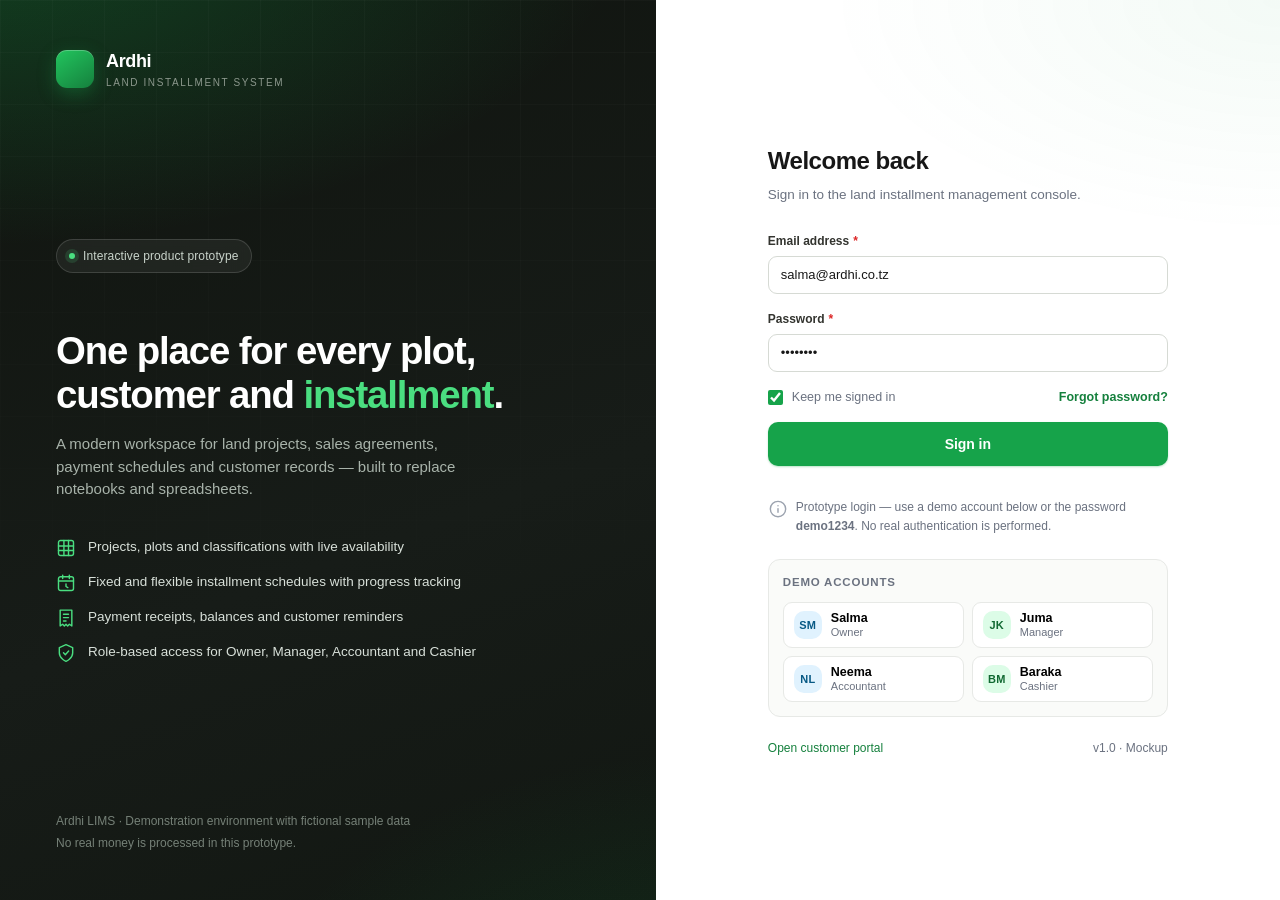
==== index.html @ c04c7102 "Build Ardhi LIMS land installment frontend prototype" ====
<!DOCTYPE html>
<html lang="en">
<head>
  <meta charset="UTF-8" />
  <meta name="viewport" content="width=device-width, initial-scale=1.0" />
  <meta name="description" content="Ardhi LIMS — interactive frontend prototype of a Land Installment Management System." />
  <title>Ardhi LIMS — Land Installment Management System</title>
  <link rel="icon" href="data:image/svg+xml,%3Csvg xmlns='http://www.w3.org/2000/svg' viewBox='0 0 24 24'%3E%3Crect width='24' height='24' rx='6' fill='%2316A34A'/%3E%3Cpath d='M7 16.5 12 7l5 9.5' fill='none' stroke='white' stroke-width='2' stroke-linecap='round' stroke-linejoin='round'/%3E%3C/svg%3E" />
  <link rel="stylesheet" href="css/style.css" />
  <link rel="stylesheet" href="css/dashboard.css" />
  <link rel="stylesheet" href="css/modules.css" />
  <link rel="stylesheet" href="css/responsive.css" />
</head>
<body>

  <!-- ===================== Sign in ===================== -->
  <section class="login-screen" id="loginScreen">
    <div class="login-art">
      <div class="top">
        <div style="display:flex;align-items:center;gap:12px">
          <div class="brand-mark" id="loginBrandMark"></div>
          <div>
            <div style="font-size:18px;font-weight:700;letter-spacing:-.02em">Ardhi</div>
            <div style="font-size:10px;letter-spacing:.16em;text-transform:uppercase;color:#8B978C">Land Installment System</div>
          </div>
        </div>
      </div>
      <div>
        <span class="art-badge"><span class="dot"></span> Interactive product prototype</span>
        <h2>One place for every plot, customer and <em>installment</em>.</h2>
        <p class="lead">A modern workspace for land projects, sales agreements, payment schedules and customer records — built to replace notebooks and spreadsheets.</p>
        <div class="login-points">
          <div class="row"><span data-icon="plots"></span> Projects, plots and classifications with live availability</div>
          <div class="row"><span data-icon="installments"></span> Fixed and flexible installment schedules with progress tracking</div>
          <div class="row"><span data-icon="receipt"></span> Payment receipts, balances and customer reminders</div>
          <div class="row"><span data-icon="users"></span> Role-based access for Owner, Manager, Accountant and Cashier</div>
        </div>
      </div>
      <div class="foot">
        <div>Ardhi LIMS · Demonstration environment with fictional sample data</div>
        <div style="margin-top:4px">No real money is processed in this prototype.</div>
      </div>
    </div>

    <div class="login-main">
      <div class="login-box">
        <div class="brand">
          <div style="display:flex;align-items:center;gap:10px">
            <div class="brand-mark" data-icon-mark="1"></div>
            <div>
              <div style="font-size:16px;font-weight:700">Ardhi LIMS</div>
              <div style="font-size:10px;letter-spacing:.14em;text-transform:uppercase;color:var(--muted)">Management console</div>
            </div>
          </div>
        </div>
        <h1>Welcome back</h1>
        <p class="sub">Sign in to the land installment management console.</p>

        <form class="login-form" id="loginForm" novalidate>
          <div class="field" data-field="email">
            <label for="loginEmail">Email address <span class="req">*</span></label>
            <input class="input" type="email" id="loginEmail" name="email" placeholder="you@ardhi.co.tz" autocomplete="username" />
            <span class="error-msg">Enter a valid email address.</span>
          </div>
          <div class="field" data-field="password">
            <label for="loginPassword">Password <span class="req">*</span></label>
            <input class="input" type="password" id="loginPassword" name="password" placeholder="Enter your password" autocomplete="current-password" />
            <span class="error-msg">Enter your password.</span>
          </div>
          <div style="display:flex;align-items:center;justify-content:space-between;font-size:12.5px">
            <label class="check" style="color:var(--muted)"><input type="checkbox" id="rememberMe" checked /> Keep me signed in</label>
            <button type="button" class="btn-link" id="forgotBtn">Forgot password?</button>
          </div>
          <button class="btn btn-primary btn-lg btn-block" type="submit" id="loginSubmit">Sign in</button>
          <div class="login-hint">
            <span data-icon="info"></span>
            <span>Prototype login — use a demo account below or the password <strong>demo1234</strong>. No real authentication is performed.</span>
          </div>
        </form>

        <div class="demo-accounts">
          <div class="cap">Demo accounts</div>
          <div class="grid" id="demoAccounts"></div>
        </div>

        <div style="margin-top:22px;display:flex;align-items:center;justify-content:space-between;font-size:12px;color:var(--muted)">
          <a href="customer-portal.html">Open customer portal</a>
          <span>v1.0 · Mockup</span>
        </div>
      </div>
    </div>
  </section>

  <!-- ===================== Application shell ===================== -->
  <div class="app-shell" id="appShell">
    <div class="sidebar-overlay" id="sidebarOverlay"></div>

    <aside class="sidebar" id="sidebar" aria-label="Main navigation">
      <div class="sidebar-brand">
        <div class="brand-mark" data-icon-mark="1"></div>
        <div class="brand-text">
          <div class="name">Ardhi</div>
          <div class="tag">Land Installment System</div>
        </div>
      </div>
      <div class="sidebar-scroll" id="sidebarNav"></div>
      <div class="sidebar-foot">
        <div class="side-user" id="sidebarUser"></div>
      </div>
    </aside>

    <div class="main">
      <header class="topbar">
        <button class="icon-btn menu-btn" id="mobileMenuBtn" aria-label="Open navigation" data-icon-btn="menu"></button>
        <button class="icon-btn" id="collapseBtn" aria-label="Collapse sidebar" data-icon-btn="chevron-left"></button>
        <div class="page-head">
          <div class="crumb" id="pageCrumb"></div>
          <h1 id="pageTitle">Dashboard</h1>
        </div>
        <div class="topbar-spacer"></div>

        <div class="global-search" id="globalSearch">
          <div class="box">
            <span data-icon="search"></span>
            <input type="text" id="globalSearchInput" placeholder="Search customers, plots, sales…" autocomplete="off" aria-label="Global search" />
            <kbd>/</kbd>
          </div>
        </div>

        <div class="topbar-actions">
          <div class="menu-wrap">
            <button class="icon-btn" id="notifBtn" aria-label="Notifications" data-icon-btn="bell"><span class="dot-badge hidden" id="notifBadge">0</span></button>
          </div>
          <div class="menu-wrap" id="userMenuWrap">
            <button class="user-menu-btn" id="userMenuBtn" aria-haspopup="menu"></button>
          </div>
        </div>
      </header>

      <main class="content" id="view" tabindex="-1"></main>

      <footer class="app-footer">
        <span>Ardhi LIMS · Frontend prototype for demonstration. All names, plots and transactions are fictional.</span>
        <span style="display:flex;align-items:center;gap:6px"><span data-icon="shield-check" class="icon-sm"></span> Simulated environment — no real payments</span>
      </footer>
    </div>
  </div>

  <div id="modalRoot"></div>
  <div class="toast-root" id="toastRoot" aria-live="polite"></div>
  <div id="printArea"></div>

  <script src="js/icons.js"></script>
  <script src="js/sample-data.js"></script>
  <script src="js/store.js"></script>
  <script src="js/ui.js"></script>
  <script src="js/dashboard.js"></script>
  <script src="js/land.js"></script>
  <script src="js/customers.js"></script>
  <script src="js/sales.js"></script>
  <script src="js/installments.js"></script>
  <script src="js/payments.js"></script>
  <script src="js/notifications.js"></script>
  <script src="js/reports.js"></script>
  <script src="js/users.js"></script>
  <script src="js/settings.js"></script>
  <script src="js/app.js"></script>
</body>
</html>
---- css/style.css ----
/* ==========================================================================
   Ardhi LIMS — Core design system
   Palette: White #FFFFFF · Green #16A34A · Black #171717
   ========================================================================== */

:root {
  --green: #16A34A;
  --green-600: #15803D;
  --green-700: #116932;
  --green-800: #0B4F27;
  --green-50: #F0FDF4;
  --green-100: #DCFCE7;
  --green-200: #BBF7D0;

  --ink: #171717;
  --ink-2: #33342F;
  --muted: #6B7280;
  --muted-2: #9CA3AF;

  --bg: #F5F6F5;
  --card: #FFFFFF;
  --line: #E7E9E6;
  --line-soft: #EFF1EE;
  --line-strong: #D6DAD4;

  --sidebar: #141815;
  --sidebar-2: #1B211C;

  --red: #DC2626;
  --red-50: #FEF2F2;
  --amber: #B45309;
  --amber-50: #FFFBEB;
  --blue: #2563EB;
  --blue-50: #EFF6FF;

  --radius-lg: 16px;
  --radius: 12px;
  --radius-sm: 9px;

  --shadow-xs: 0 1px 2px rgba(23, 23, 23, 0.04);
  --shadow-sm: 0 1px 3px rgba(23, 23, 23, 0.06), 0 1px 2px rgba(23, 23, 23, 0.04);
  --shadow-md: 0 10px 30px rgba(23, 23, 23, 0.09);
  --shadow-lg: 0 24px 60px rgba(23, 23, 23, 0.18);

  --sidebar-w: 264px;
  --sidebar-w-collapsed: 80px;
  --topbar-h: 68px;

  --font: "Inter", "Segoe UI", -apple-system, BlinkMacSystemFont, Roboto, "Helvetica Neue", Arial, sans-serif;
  --mono: "Cascadia Mono", "SFMono-Regular", Consolas, "Liberation Mono", monospace;
}

* { box-sizing: border-box; }

html, body { height: 100%; }

body {
  margin: 0;
  font-family: var(--font);
  font-size: 14px;
  line-height: 1.5;
  color: var(--ink);
  background: var(--bg);
  -webkit-font-smoothing: antialiased;
  text-rendering: optimizeLegibility;
}

h1, h2, h3, h4, h5, p { margin: 0; }
a { color: var(--green-600); text-decoration: none; }
a:hover { text-decoration: underline; }
button { font-family: inherit; }
input, select, textarea { font-family: inherit; }
img, svg { display: block; }
::selection { background: var(--green-200); color: var(--ink); }

.icon { width: 20px; height: 20px; flex: none; display: inline-block; vertical-align: middle; }
.icon-sm { width: 16px; height: 16px; }
.icon-lg { width: 24px; height: 24px; }

.num, .tabular { font-variant-numeric: tabular-nums; }
.mono { font-family: var(--mono); font-size: 12.5px; }
.muted { color: var(--muted); }
.small { font-size: 12.5px; }
.strong { font-weight: 600; }
.nowrap { white-space: nowrap; }
.text-right { text-align: right; }
.center { text-align: center; }
.hidden { display: none !important; }

/* ==========================================================================
   Login screen
   ========================================================================== */

.login-screen {
  min-height: 100vh;
  display: grid;
  grid-template-columns: minmax(0, 1.05fr) minmax(0, 1fr);
  background: var(--card);
}

.login-art {
  position: relative;
  overflow: hidden;
  background:
    radial-gradient(1100px 560px at -5% -10%, rgba(22, 163, 74, 0.35), transparent 60%),
    radial-gradient(900px 600px at 110% 120%, rgba(22, 163, 74, 0.18), transparent 55%),
    linear-gradient(160deg, #10140F 0%, #171C18 60%, #121712 100%);
  color: #fff;
  padding: 48px 56px;
  display: flex;
  flex-direction: column;
  justify-content: space-between;
}

.login-art::after {
  content: "";
  position: absolute;
  inset: 0;
  background-image:
    linear-gradient(rgba(255, 255, 255, 0.045) 1px, transparent 1px),
    linear-gradient(90deg, rgba(255, 255, 255, 0.045) 1px, transparent 1px);
  background-size: 52px 52px;
  mask-image: linear-gradient(to bottom, rgba(0,0,0,.55), transparent 80%);
  pointer-events: none;
}

.login-art > * { position: relative; z-index: 1; }

.login-art h2 {
  font-size: clamp(28px, 3vw, 40px);
  line-height: 1.15;
  letter-spacing: -0.03em;
  font-weight: 650;
  max-width: 460px;
  margin-top: 56px;
}
.login-art h2 em { color: #4ADE80; font-style: normal; }
.login-art p.lead { color: #A8B3AA; max-width: 420px; margin-top: 16px; font-size: 15px; }

.login-points { margin-top: 36px; display: grid; gap: 14px; max-width: 440px; }
.login-points .row { display: flex; gap: 12px; align-items: flex-start; color: #D8E0D9; font-size: 13.5px; }
.login-points .row .icon { color: #4ADE80; margin-top: 1px; }

.login-art .foot { color: #758077; font-size: 12px; }
.login-art .art-badge {
  display: inline-flex; align-items: center; gap: 8px;
  border: 1px solid rgba(255, 255, 255, 0.14);
  background: rgba(255, 255, 255, 0.06);
  padding: 7px 12px; border-radius: 999px;
  font-size: 12px; color: #C9D4CB; letter-spacing: 0.01em;
  backdrop-filter: blur(6px);
}
.login-art .art-badge .dot { width: 6px; height: 6px; border-radius: 50%; background: #4ADE80; box-shadow: 0 0 0 4px rgba(74, 222, 128, 0.15); }

.login-main {
  display: flex;
  align-items: center;
  justify-content: center;
  padding: 40px 28px;
  background:
    radial-gradient(700px 360px at 100% 0%, rgba(22, 163, 74, 0.05), transparent 65%),
    var(--card);
}

.login-box { width: min(400px, 100%); }
.login-box > .brand { display: none; margin-bottom: 26px; }
.login-box h1 { font-size: 24px; letter-spacing: -0.02em; font-weight: 650; }
.login-box .sub { color: var(--muted); margin-top: 6px; font-size: 13.5px; }

.login-form { margin-top: 26px; display: grid; gap: 16px; }

.demo-accounts {
  margin-top: 24px;
  border: 1px solid var(--line);
  border-radius: var(--radius);
  background: #FAFBF9;
  padding: 14px;
}
.demo-accounts .cap { font-size: 11.5px; text-transform: uppercase; letter-spacing: 0.07em; color: var(--muted); font-weight: 600; margin-bottom: 10px; }
.demo-accounts .grid { display: grid; grid-template-columns: 1fr 1fr; gap: 8px; }
.demo-chip {
  display: flex; align-items: center; gap: 9px;
  border: 1px solid var(--line); background: #fff;
  border-radius: 9px; padding: 8px 10px; cursor: pointer;
  text-align: left; transition: border-color .15s, box-shadow .15s, transform .15s;
}
.demo-chip:hover { border-color: var(--green); box-shadow: 0 0 0 3px var(--green-50); }
.demo-chip .avatar { width: 28px; height: 28px; font-size: 11px; }
.demo-chip .nm { font-size: 12.5px; font-weight: 600; line-height: 1.2; }
.demo-chip .rl { font-size: 11px; color: var(--muted); }
.login-hint { display: flex; gap: 8px; align-items: flex-start; color: var(--muted); font-size: 12px; margin-top: 16px; line-height: 1.55; }
.login-hint .icon { color: var(--muted-2); margin-top: 1px; }

/* ==========================================================================
   App layout
   ========================================================================== */

.app-shell { display: none; min-height: 100vh; }
body.authed .app-shell { display: block; }
body.authed .login-screen { display: none; }

.sidebar {
  position: fixed;
  inset: 0 auto 0 0;
  width: var(--sidebar-w);
  background: var(--sidebar);
  color: #C7D0C8;
  display: flex;
  flex-direction: column;
  z-index: 60;
  transition: width .22s ease, transform .25s ease;
  border-right: 1px solid rgba(255, 255, 255, 0.04);
}

.sidebar-brand {
  display: flex; align-items: center; gap: 12px;
  padding: 20px 20px 18px;
  border-bottom: 1px solid rgba(255, 255, 255, 0.06);
  min-height: var(--topbar-h);
}
.brand-mark {
  width: 38px; height: 38px; border-radius: 11px; flex: none;
  background: linear-gradient(145deg, #22C55E, #15803D);
  display: grid; place-items: center; color: #fff;
  box-shadow: 0 6px 18px rgba(22, 163, 74, 0.35), inset 0 1px 0 rgba(255,255,255,.25);
}
.brand-mark .icon { width: 21px; height: 21px; }
.brand-text { min-width: 0; transition: opacity .15s; }
.brand-text .name { font-size: 17px; font-weight: 700; color: #fff; letter-spacing: -0.02em; line-height: 1.1; }
.brand-text .tag { font-size: 10px; letter-spacing: 0.14em; text-transform: uppercase; color: #8B978C; margin-top: 3px; white-space: nowrap; }

.sidebar-scroll { flex: 1; overflow-y: auto; overflow-x: hidden; padding: 14px 12px 18px; scrollbar-width: thin; scrollbar-color: #333b33 transparent; }
.sidebar-scroll::-webkit-scrollbar { width: 6px; }
.sidebar-scroll::-webkit-scrollbar-thumb { background: #2E362F; border-radius: 8px; }

.nav-group { margin-top: 14px; }
.nav-group:first-child { margin-top: 2px; }
.nav-label {
  font-size: 10px; letter-spacing: 0.12em; text-transform: uppercase;
  color: #6E7A70; font-weight: 650; padding: 8px 12px 7px; white-space: nowrap;
  transition: opacity .15s;
}

.nav-item {
  display: flex; align-items: center; gap: 12px;
  padding: 9.5px 12px;
  border-radius: 9px;
  color: #B8C2BA;
  font-size: 13.5px;
  font-weight: 500;
  cursor: pointer;
  width: 100%;
  border: 0;
  background: transparent;
  text-align: left;
  position: relative;
  transition: background .15s, color .15s;
  margin-bottom: 2px;
}
.nav-item .icon { width: 19px; height: 19px; color: #8E9A90; transition: color .15s; flex: none; }
.nav-item:hover { background: rgba(255, 255, 255, 0.055); color: #fff; }
.nav-item:hover .icon { color: #D6E0D7; }
.nav-item.active {
  background: linear-gradient(90deg, rgba(22, 163, 74, 0.26), rgba(22, 163, 74, 0.08));
  color: #fff;
  box-shadow: inset 0 0 0 1px rgba(34, 197, 94, 0.18);
}
.nav-item.active .icon { color: #4ADE80; }
.nav-item.active::before {
  content: ""; position: absolute; left: -12px; top: 8px; bottom: 8px; width: 3px;
  border-radius: 0 3px 3px 0; background: #22C55E;
}
.nav-text { flex: 1; white-space: nowrap; overflow: hidden; text-overflow: ellipsis; }
.nav-badge {
  min-width: 20px; height: 20px; border-radius: 999px; background: var(--green);
  color: #fff; font-size: 11px; font-weight: 700; display: inline-grid; place-items: center;
  padding: 0 6px;
}
.nav-badge.ghost { background: rgba(255,255,255,.12); color: #D5DED6; }

.sidebar-foot { border-top: 1px solid rgba(255,255,255,.07); padding: 14px 14px 16px; }
.side-user { display: flex; align-items: center; gap: 10px; min-width: 0; }
.side-user .meta { flex: 1; min-width: 0; }
.side-user .meta .nm { color: #F3F6F3; font-size: 13px; font-weight: 600; white-space: nowrap; overflow: hidden; text-overflow: ellipsis; }
.side-user .meta .rl { color: #859187; font-size: 11.5px; }
.side-user .icon-btn { color: #859187; }
.side-user .icon-btn:hover { color: #fff; background: rgba(255,255,255,.08); }

/* Collapsed sidebar */
.app-shell.collapsed .sidebar { width: var(--sidebar-w-collapsed); }
.app-shell.collapsed .main { margin-left: var(--sidebar-w-collapsed); }
.app-shell.collapsed .brand-text,
.app-shell.collapsed .nav-label,
.app-shell.collapsed .nav-text,
.app-shell.collapsed .nav-badge,
.app-shell.collapsed .side-user .meta,
.app-shell.collapsed .side-user .icon-btn { display: none; }
.app-shell.collapsed .sidebar-brand { justify-content: center; padding: 20px 10px 18px; }
.app-shell.collapsed .nav-item { justify-content: center; padding: 12px 8px; }
.app-shell.collapsed .nav-item .icon { width: 21px; height: 21px; }
.app-shell.collapsed .sidebar-foot { display: flex; justify-content: center; padding: 14px 8px; }
.app-shell.collapsed .side-user { justify-content: center; }
.app-shell.collapsed .nav-item::after {
  content: attr(data-title);
  position: absolute; left: calc(100% + 12px); top: 50%; transform: translateY(-50%);
  background: #0C100D; color: #fff; padding: 6px 10px; border-radius: 7px;
  font-size: 12px; white-space: nowrap; opacity: 0; pointer-events: none;
  transition: opacity .12s; z-index: 90; box-shadow: var(--shadow-md);
}
.app-shell.collapsed .nav-item:hover::after { opacity: 1; }

.sidebar-overlay {
  display: none; position: fixed; inset: 0; background: rgba(10, 14, 10, 0.5);
  z-index: 55; backdrop-filter: blur(2px);
}

.main {
  margin-left: var(--sidebar-w);
  min-height: 100vh;
  display: flex;
  flex-direction: column;
  transition: margin .22s ease;
}

.topbar {
  height: var(--topbar-h);
  background: rgba(255, 255, 255, 0.88);
  backdrop-filter: blur(14px);
  border-bottom: 1px solid var(--line);
  display: flex;
  align-items: center;
  gap: 16px;
  padding: 0 28px;
  position: sticky;
  top: 0;
  z-index: 40;
}

.topbar .menu-btn { display: none; }
.page-head { min-width: 0; }
.page-head .crumb { font-size: 11.5px; color: var(--muted); display: flex; align-items: center; gap: 6px; }
.page-head .crumb .sep { color: var(--line-strong); }
.page-head h1 { font-size: 17.5px; font-weight: 650; letter-spacing: -0.02em; line-height: 1.3; white-space: nowrap; overflow: hidden; text-overflow: ellipsis; }

.topbar-spacer { flex: 1; }

.global-search { position: relative; width: 300px; max-width: 34vw; }
.global-search .box {
  display: flex; align-items: center; gap: 9px;
  background: #F4F6F3; border: 1px solid transparent;
  border-radius: 10px; padding: 0 11px; height: 38px;
  transition: background .15s, border-color .15s, box-shadow .15s;
}
.global-search .box:focus-within { background: #fff; border-color: var(--green); box-shadow: 0 0 0 3px var(--green-50); }
.global-search .box .icon { width: 17px; height: 17px; color: var(--muted); }
.global-search input { border: 0; outline: 0; background: transparent; flex: 1; font-size: 13px; color: var(--ink); min-width: 0; }
.global-search input::placeholder { color: var(--muted-2); }
.global-search kbd {
  font-family: var(--font); font-size: 10.5px; color: var(--muted); background: #fff;
  border: 1px solid var(--line); border-radius: 5px; padding: 1px 5px;
}

.search-results {
  position: absolute; top: calc(100% + 8px); left: 0; right: 0;
  background: #fff; border: 1px solid var(--line); border-radius: var(--radius);
  box-shadow: var(--shadow-md); overflow: hidden; max-height: 70vh; overflow-y: auto;
  z-index: 70;
}
.search-results .group-label { font-size: 10.5px; text-transform: uppercase; letter-spacing: .08em; color: var(--muted); padding: 12px 14px 4px; font-weight: 650; }
.search-results .result {
  display: flex; gap: 10px; align-items: center; padding: 9px 14px; cursor: pointer; border: 0; background: none; width: 100%; text-align: left;
}
.search-results .result:hover, .search-results .result:focus-visible { background: #F6F8F5; outline: none; }
.search-results .result .icon { color: var(--muted); }
.search-results .result .t { font-size: 13px; font-weight: 550; }
.search-results .result .s { font-size: 11.5px; color: var(--muted); }
.search-results .result .go { margin-left: auto; color: var(--muted-2); }
.search-results .empty { padding: 20px 14px; text-align: center; color: var(--muted); font-size: 13px; }

.topbar-actions { display: flex; align-items: center; gap: 6px; }

.icon-btn {
  width: 38px; height: 38px; display: inline-grid; place-items: center;
  border-radius: 10px; border: 0; background: transparent; color: var(--ink-2);
  cursor: pointer; position: relative; transition: background .15s, color .15s;
}
.icon-btn:hover { background: #F0F2EE; color: var(--ink); }
.icon-btn .icon { width: 19px; height: 19px; }
.icon-btn .dot-badge {
  position: absolute; top: 7px; right: 7px; min-width: 16px; height: 16px; padding: 0 4px;
  border-radius: 999px; background: var(--red); color: #fff; font-size: 10px; font-weight: 700;
  display: grid; place-items: center; border: 2px solid #fff;
}

.user-menu-btn {
  display: flex; align-items: center; gap: 10px; padding: 5px 8px 5px 5px;
  border-radius: 11px; border: 0; background: transparent; cursor: pointer; transition: background .15s;
}
.user-menu-btn:hover { background: #F0F2EE; }
.user-menu-btn .meta { text-align: left; line-height: 1.25; }
.user-menu-btn .meta .nm { font-size: 12.5px; font-weight: 600; }
.user-menu-btn .meta .rl { font-size: 11px; color: var(--muted); }
.user-menu-btn .icon { width: 15px; height: 15px; color: var(--muted); }

.avatar {
  width: 34px; height: 34px; border-radius: 10px; flex: none;
  display: grid; place-items: center; font-size: 12px; font-weight: 700;
  background: var(--green-100); color: var(--green-700); letter-spacing: 0.02em;
}
.avatar.lg { width: 48px; height: 48px; font-size: 15px; border-radius: 13px; }
.avatar.sm { width: 28px; height: 28px; font-size: 10.5px; border-radius: 8px; }
.avatar.c2 { background: #E0EAFF; color: #3730A3; }
.avatar.c3 { background: #FEF3C7; color: #92400E; }
.avatar.c4 { background: #FCE7F3; color: #9D174D; }
.avatar.c5 { background: #E0F2FE; color: #075985; }
.avatar.c6 { background: #EDE9FE; color: #5B21B6; }
.avatar.img { padding: 0; overflow: hidden; }

.content { flex: 1; padding: 26px 28px 40px; width: 100%; max-width: 1560px; margin: 0 auto; }

.app-footer {
  border-top: 1px solid var(--line); padding: 14px 28px;
  display: flex; align-items: center; justify-content: space-between; gap: 12px;
  color: var(--muted); font-size: 11.5px; background: #fff;
}

.page { animation: pageIn .28s ease; }
@keyframes pageIn { from { opacity: 0; transform: translateY(6px); } to { opacity: 1; transform: none; } }

/* ==========================================================================
   Page headers, toolbars, sections
   ========================================================================== */

.page-head-row { display: flex; align-items: flex-end; justify-content: space-between; gap: 18px; flex-wrap: wrap; margin-bottom: 20px; }
.page-head-row h2 { font-size: 21px; font-weight: 650; letter-spacing: -0.025em; }
.page-head-row .sub { color: var(--muted); font-size: 13px; margin-top: 4px; max-width: 720px; }
.page-actions { display: flex; align-items: center; gap: 8px; flex-wrap: wrap; }

.toolbar {
  display: flex; align-items: center; gap: 10px; flex-wrap: wrap;
  padding: 14px 16px; border-bottom: 1px solid var(--line);
}
.toolbar .grow { flex: 1; }
.toolbar .count { color: var(--muted); font-size: 12.5px; }

.field-inline { position: relative; display: flex; align-items: center; }
.field-inline .icon { position: absolute; left: 11px; color: var(--muted); width: 16px; height: 16px; pointer-events: none; }
.field-inline input, .field-inline select { padding-left: 34px; }
.field-inline.select-only select { padding-left: 34px; }

.input, .select, .textarea {
  height: 38px; border: 1px solid var(--line-strong); border-radius: 9px;
  padding: 0 12px; font-size: 13px; color: var(--ink); background: #fff;
  outline: none; transition: border-color .15s, box-shadow .15s;
  width: 100%;
}
.textarea { height: auto; min-height: 92px; padding: 10px 12px; resize: vertical; line-height: 1.5; }
.input:focus, .select:focus, .textarea:focus { border-color: var(--green); box-shadow: 0 0 0 3px var(--green-50); }
.input::placeholder, .textarea::placeholder { color: var(--muted-2); }
.input:disabled, .select:disabled, .textarea:disabled { background: #F5F6F4; color: var(--muted); cursor: not-allowed; }
.select {
  appearance: none;
  background-image: url("data:image/svg+xml,%3Csvg xmlns='http://www.w3.org/2000/svg' width='16' height='16' viewBox='0 0 24 24' fill='none' stroke='%236B7280' stroke-width='2' stroke-linecap='round' stroke-linejoin='round'%3E%3Cpath d='m6 9 6 6 6-6'/%3E%3C/svg%3E");
  background-repeat: no-repeat; background-position: right 10px center;
  padding-right: 34px;
}
.input.sm, .select.sm { height: 33px; font-size: 12.5px; }
.search-input { width: 260px; max-width: 100%; }

.input-group { display: flex; gap: 8px; }
.input-group .input { flex: 1; }

/* ==========================================================================
   Buttons
   ========================================================================== */

.btn {
  display: inline-flex; align-items: center; justify-content: center; gap: 7px;
  height: 38px; padding: 0 15px; border-radius: 9px;
  font-size: 13px; font-weight: 600; letter-spacing: -0.005em;
  border: 1px solid transparent; cursor: pointer; white-space: nowrap;
  transition: background .15s, border-color .15s, box-shadow .15s, transform .1s, color .15s;
  text-decoration: none;
}
.btn:active { transform: translateY(1px); }
.btn .icon { width: 16px; height: 16px; }
.btn:focus-visible { outline: 2px solid var(--green); outline-offset: 2px; }

.btn-primary { background: var(--green); color: #fff; box-shadow: 0 1px 2px rgba(22, 163, 74, 0.3); }
.btn-primary:hover { background: var(--green-600); text-decoration: none; }
.btn-dark { background: var(--ink); color: #fff; }
.btn-dark:hover { background: #000; }
.btn-outline { background: #fff; border-color: var(--line-strong); color: var(--ink); }
.btn-outline:hover { background: #F7F8F6; border-color: #C3C8C1; }
.btn-ghost { background: transparent; color: var(--ink-2); }
.btn-ghost:hover { background: #F0F2EE; }
.btn-danger { background: var(--red-50); color: var(--red); border-color: #FECACA; }
.btn-danger:hover { background: #FEE2E2; }
.btn-sm { height: 32px; padding: 0 11px; font-size: 12.5px; border-radius: 8px; }
.btn-sm .icon { width: 14px; height: 14px; }
.btn-lg { height: 44px; padding: 0 20px; font-size: 14px; border-radius: 10px; }
.btn-block { width: 100%; }
.btn[disabled], .btn.is-disabled { opacity: .55; cursor: not-allowed; pointer-events: none; }
.btn-link { background: none; border: 0; color: var(--green-600); font-weight: 600; cursor: pointer; padding: 0; font-size: 12.5px; }
.btn-link:hover { text-decoration: underline; }

.btn-group { display: inline-flex; border: 1px solid var(--line-strong); border-radius: 9px; overflow: hidden; background: #fff; }
.btn-group button { border: 0; background: transparent; padding: 8px 12px; font-size: 12.5px; font-weight: 550; color: var(--muted); cursor: pointer; }
.btn-group button + button { border-left: 1px solid var(--line); }
.btn-group button.on { background: var(--ink); color: #fff; }

/* ==========================================================================
   Cards
   ========================================================================== */

.card {
  background: var(--card);
  border: 1px solid var(--line);
  border-radius: var(--radius-lg);
  box-shadow: var(--shadow-xs);
  overflow: hidden;
}
.card + .card { margin-top: 18px; }
.card-head {
  display: flex; align-items: center; gap: 12px;
  padding: 16px 18px; border-bottom: 1px solid var(--line-soft);
}
.card-head h3 { font-size: 14.5px; font-weight: 620; letter-spacing: -0.01em; }
.card-head .sub { font-size: 12px; color: var(--muted); margin-top: 2px; }
.card-head .right { margin-left: auto; display: flex; align-items: center; gap: 8px; }
.card-body { padding: 18px; }
.card-body.tight { padding: 0; }

.panel-title { font-size: 14px; font-weight: 620; margin-bottom: 12px; }

.notice {
  display: flex; gap: 10px; align-items: flex-start;
  padding: 12px 14px; border-radius: var(--radius);
  font-size: 12.5px; line-height: 1.55;
  border: 1px solid var(--line); background: #FAFBF9; color: var(--ink-2);
}
.notice .icon { width: 17px; height: 17px; margin-top: 1px; flex: none; color: var(--muted); }
.notice.warn { background: var(--amber-50); border-color: #FDE68A; color: #78350F; }
.notice.warn .icon { color: var(--amber); }
.notice.info { background: var(--blue-50); border-color: #BFDBFE; color: #1E3A8A; }
.notice.info .icon { color: var(--blue); }
.notice.green { background: var(--green-50); border-color: var(--green-200); color: #14532D; }
.notice.green .icon { color: var(--green-600); }
.notice.dark { background: #F5F6F4; }
.notice strong { font-weight: 650; }

.banner-role {
  display: flex; align-items: center; gap: 10px;
  background: #fff; border: 1px solid var(--line);
  border-left: 3px solid var(--green);
  border-radius: 10px; padding: 10px 14px; margin-bottom: 18px;
  font-size: 12.5px; color: var(--muted);
}
.banner-role strong { color: var(--ink); }
.banner-role .icon { color: var(--green-600); }

.grid { display: grid; gap: 18px; }
.grid-2 { grid-template-columns: repeat(2, minmax(0, 1fr)); }
.grid-3 { grid-template-columns: repeat(3, minmax(0, 1fr)); }
.grid-4 { grid-template-columns: repeat(4, minmax(0, 1fr)); }
.grid-main-side { grid-template-columns: minmax(0, 1.65fr) minmax(0, 1fr); }
.grid-side-main { grid-template-columns: minmax(0, 1fr) minmax(0, 1.65fr); }
.grid-2-1 { grid-template-columns: minmax(0, 2fr) minmax(0, 1fr); }
.span-2 { grid-column: span 2; }

.section-head { display: flex; align-items: center; justify-content: space-between; gap: 12px; margin: 26px 0 12px; }
.section-head h3 { font-size: 15px; font-weight: 620; letter-spacing: -0.01em; }
.section-head .link { font-size: 12.5px; font-weight: 600; color: var(--green-600); cursor: pointer; display: inline-flex; align-items: center; gap: 4px; background: none; border: 0; }
.section-head .link .icon { width: 14px; height: 14px; }

/* ==========================================================================
   Badges & chips
   ========================================================================== */

.badge {
  display: inline-flex; align-items: center; gap: 6px;
  height: 23px; padding: 0 9px; border-radius: 999px;
  font-size: 11.5px; font-weight: 600; letter-spacing: 0.005em;
  background: #F2F4F1; color: #4B5563; border: 1px solid transparent; white-space: nowrap;
}
.badge::before { content: ""; width: 5px; height: 5px; border-radius: 50%; background: currentColor; opacity: .8; }
.badge.no-dot::before { display: none; }
.badge.green { background: var(--green-50); color: var(--green-700); border-color: var(--green-100); }
.badge.amber { background: var(--amber-50); color: var(--amber); border-color: #FDE68A; }
.badge.red { background: var(--red-50); color: #B91C1C; border-color: #FECACA; }
.badge.blue { background: var(--blue-50); color: #1D4ED8; border-color: #DBEAFE; }
.badge.grey { background: #F3F4F3; color: #4B5563; border-color: #E7E9E6; }
.badge.dark { background: #1C211D; color: #E7EDE8; }
.badge.solid { background: var(--green); color: #fff; }
.badge.solid::before { background: #fff; }

.chip {
  display: inline-flex; align-items: center; gap: 6px;
  height: 28px; padding: 0 10px; border-radius: 8px; font-size: 12px; font-weight: 550;
  background: #F4F6F3; color: var(--ink-2); border: 1px solid var(--line);
}
.chip .icon { width: 14px; height: 14px; color: var(--muted); }
.chip.outline { background: #fff; }

/* ==========================================================================
   Tables
   ========================================================================== */

.table-wrap { width: 100%; overflow-x: auto; }
table.data {
  width: 100%; border-collapse: collapse; font-size: 13px;
}
table.data th {
  text-align: left; font-size: 10.5px; text-transform: uppercase; letter-spacing: 0.07em;
  color: var(--muted); font-weight: 650; padding: 10px 16px;
  background: #FAFBF9; border-bottom: 1px solid var(--line);
  white-space: nowrap;
}
table.data th.sortable { cursor: pointer; user-select: none; }
table.data th.sortable:hover { color: var(--ink); }
table.data td { padding: 12px 16px; border-bottom: 1px solid var(--line-soft); vertical-align: middle; }
table.data tbody tr:last-child td { border-bottom: 0; }
table.data tbody tr { transition: background .12s; }
table.data tbody tr:hover { background: #FAFBF9; }
table.data tr.clickable { cursor: pointer; }
table.data td.num, table.data th.num { text-align: right; font-variant-numeric: tabular-nums; }
table.data .t-main { font-weight: 600; color: var(--ink); }
table.data .t-sub { font-size: 11.5px; color: var(--muted); margin-top: 1px; }
table.data td .actions { display: flex; gap: 2px; justify-content: flex-end; }
table.data tr.row-danger td { background: #FFFBFB; }
table.data tr.row-danger:hover td { background: #FFF5F5; }

.cell-user { display: flex; align-items: center; gap: 10px; min-width: 0; }
.cell-user .nm { font-weight: 600; font-size: 13px; line-height: 1.25; }
.cell-user .sub { font-size: 11.5px; color: var(--muted); }

.table-foot {
  display: flex; align-items: center; justify-content: space-between; gap: 12px;
  padding: 12px 16px; border-top: 1px solid var(--line-soft);
  font-size: 12px; color: var(--muted); flex-wrap: wrap;
}

.empty-state { padding: 44px 20px; text-align: center; color: var(--muted); }
.empty-state .icon-wrap {
  width: 52px; height: 52px; border-radius: 14px; background: #F3F5F2;
  display: grid; place-items: center; margin: 0 auto 12px; color: #97A29A;
}
.empty-state h4 { font-size: 14px; color: var(--ink); font-weight: 620; margin-bottom: 3px; }
.empty-state p { font-size: 12.5px; max-width: 360px; margin: 0 auto; }

/* Progress */
.progress { height: 6px; border-radius: 99px; background: #EDEFEC; overflow: hidden; width: 100%; }
.progress > span { display: block; height: 100%; border-radius: 99px; background: var(--green); transition: width .4s ease; }
.progress.thin { height: 4px; }
.progress.amber > span { background: #F59E0B; }
.progress.red > span { background: var(--red); }
.progress-wrap { display: flex; align-items: center; gap: 10px; min-width: 132px; }
.progress-wrap .val { font-size: 11.5px; color: var(--muted); font-variant-numeric: tabular-nums; min-width: 34px; text-align: right; }
.progress-label { display: flex; justify-content: space-between; font-size: 11.5px; color: var(--muted); margin-bottom: 6px; }

.ring { position: relative; display: inline-grid; place-items: center; }
.ring svg { transform: rotate(-90deg); }
.ring .ring-label { position: absolute; text-align: center; line-height: 1.15; }
.ring .ring-label .v { font-size: 20px; font-weight: 700; letter-spacing: -0.02em; }
.ring .ring-label .k { font-size: 10.5px; color: var(--muted); }

/* Key/value */
.kv { display: grid; grid-template-columns: minmax(110px, 0.7fr) 1.3fr; gap: 10px 16px; font-size: 12.5px; }
.kv dt { color: var(--muted); }
.kv dd { margin: 0; font-weight: 550; color: var(--ink); overflow-wrap: anywhere; }
.kv.two { grid-template-columns: repeat(2, minmax(0, 1fr)); }
.kv-cards { display: grid; grid-template-columns: repeat(auto-fit, minmax(150px, 1fr)); gap: 1px; background: var(--line-soft); border-radius: 10px; overflow: hidden; border: 1px solid var(--line-soft); }
.kv-cards .item { background: #fff; padding: 12px 14px; }
.kv-cards .item .k { font-size: 11px; color: var(--muted); text-transform: uppercase; letter-spacing: .05em; }
.kv-cards .item .v { font-size: 14px; font-weight: 650; margin-top: 3px; letter-spacing: -0.01em; }

/* Tabs */
.tabs { display: flex; align-items: center; gap: 4px; border-bottom: 1px solid var(--line); padding: 0 16px; overflow-x: auto; }
.tabs .tab {
  border: 0; background: none; padding: 13px 12px 12px; cursor: pointer;
  font-size: 13px; font-weight: 550; color: var(--muted);
  border-bottom: 2px solid transparent; margin-bottom: -1px; white-space: nowrap;
  display: inline-flex; align-items: center; gap: 7px;
}
.tabs .tab:hover { color: var(--ink); }
.tabs .tab.active { color: var(--green-700); border-bottom-color: var(--green); }
.tabs .tab .count { background: #F1F3F0; color: var(--muted); border-radius: 99px; font-size: 10.5px; padding: 1px 7px; font-weight: 650; }
.tabs .tab.active .count { background: var(--green-100); color: var(--green-700); }
.tabs.standalone { border-bottom: 0; padding: 0; gap: 6px; }
.tabs.standalone .tab { border-radius: 9px; border: 1px solid var(--line); padding: 7px 13px; background: #fff; margin: 0; font-size: 12.5px; }
.tabs.standalone .tab.active { background: var(--ink); color: #fff; border-color: var(--ink); }

/* Segmented */
.segmented { display: inline-flex; background: #F1F3F0; border-radius: 9px; padding: 3px; gap: 2px; }
.segmented button {
  border: 0; background: transparent; padding: 6px 12px; border-radius: 7px;
  font-size: 12px; font-weight: 600; color: var(--muted); cursor: pointer;
}
.segmented button.active { background: #fff; color: var(--ink); box-shadow: var(--shadow-xs); }

/* ==========================================================================
   Dropdown menus
   ========================================================================== */

.menu-wrap { position: relative; }
.menu {
  position: absolute; right: 0; top: calc(100% + 8px); min-width: 230px;
  background: #fff; border: 1px solid var(--line); border-radius: 12px;
  box-shadow: var(--shadow-md); padding: 6px; z-index: 80;
  animation: menuIn .14s ease;
}
@keyframes menuIn { from { opacity: 0; transform: translateY(-4px); } to { opacity: 1; transform: none; } }
.menu .menu-head { padding: 10px 10px 8px; border-bottom: 1px solid var(--line-soft); margin-bottom: 5px; }
.menu .menu-head .nm { font-weight: 650; font-size: 13px; }
.menu .menu-head .rl { font-size: 11.5px; color: var(--muted); }
.menu button.menu-item, .menu a.menu-item {
  display: flex; align-items: center; gap: 9px; width: 100%;
  padding: 8px 10px; border: 0; background: none; border-radius: 7px;
  font-size: 12.5px; color: var(--ink-2); cursor: pointer; text-align: left; text-decoration: none;
}
.menu .menu-item .icon { width: 16px; height: 16px; color: var(--muted); }
.menu .menu-item:hover { background: #F5F7F4; }
.menu .menu-item.danger { color: var(--red); }
.menu .menu-item.danger .icon { color: var(--red); }
.menu .menu-label { font-size: 10px; text-transform: uppercase; letter-spacing: .08em; color: var(--muted-2); padding: 8px 10px 3px; font-weight: 650; }
.menu .menu-sep { height: 1px; background: var(--line-soft); margin: 5px 0; }
.menu .menu-item .check { margin-left: auto; color: var(--green); }

/* Notification panel */
.notif-panel {
  position: absolute; top: calc(100% + 10px); right: 0; width: 388px; max-width: calc(100vw - 24px);
  background: #fff; border: 1px solid var(--line); border-radius: 14px;
  box-shadow: var(--shadow-lg); z-index: 80; overflow: hidden;
  animation: menuIn .16s ease;
}
.notif-panel .np-head { display: flex; align-items: center; padding: 14px 16px; border-bottom: 1px solid var(--line-soft); }
.notif-panel .np-head h4 { font-size: 13.5px; font-weight: 650; }
.notif-panel .np-head .right { margin-left: auto; display: flex; gap: 6px; }
.notif-panel .np-list { max-height: 380px; overflow-y: auto; }
.notif-panel .np-item { display: flex; gap: 11px; padding: 12px 16px; border-bottom: 1px solid var(--line-soft); cursor: pointer; position: relative; }
.notif-panel .np-item:hover { background: #FAFBF9; }
.notif-panel .np-item.unread { background: #F7FCF8; }
.notif-panel .np-item.unread::before { content: ""; position: absolute; left: 6px; top: 50%; transform: translateY(-50%); width: 4px; height: 4px; background: var(--green); border-radius: 50%; }
.notif-panel .np-icon { width: 34px; height: 34px; border-radius: 9px; display: grid; place-items: center; flex: none; background: #F2F4F1; color: var(--muted); }
.notif-panel .np-icon.green { background: var(--green-50); color: var(--green-600); }
.notif-panel .np-icon.amber { background: var(--amber-50); color: var(--amber); }
.notif-panel .np-icon.red { background: var(--red-50); color: var(--red); }
.notif-panel .np-icon.blue { background: var(--blue-50); color: var(--blue); }
.notif-panel .np-icon .icon { width: 16px; height: 16px; }
.notif-panel .np-body { min-width: 0; flex: 1; }
.notif-panel .np-title { font-size: 12.5px; font-weight: 600; line-height: 1.35; }
.notif-panel .np-sub { font-size: 11.5px; color: var(--muted); margin-top: 2px; line-height: 1.45; }
.notif-panel .np-time { font-size: 10.5px; color: var(--muted-2); margin-top: 3px; }
.notif-panel .np-foot { padding: 10px 16px; text-align: center; background: #FAFBF9; border-top: 1px solid var(--line-soft); }
.notif-panel .np-foot button { font-size: 12px; font-weight: 600; color: var(--green-600); background: none; border: 0; cursor: pointer; }

/* ==========================================================================
   Modals, sheets, toasts, print
   ========================================================================== */

.modal-backdrop {
  position: fixed; inset: 0; background: rgba(13, 18, 14, 0.48);
  backdrop-filter: blur(3px); z-index: 100;
  display: flex; align-items: flex-start; justify-content: center;
  padding: 5vh 20px 30px; overflow-y: auto;
  animation: fadeIn .16s ease;
}
@keyframes fadeIn { from { opacity: 0; } to { opacity: 1; } }

.modal {
  background: #fff; border-radius: var(--radius-lg); width: min(560px, 100%);
  box-shadow: var(--shadow-lg); border: 1px solid rgba(255,255,255,.5);
  animation: modalIn .22s cubic-bezier(.2, .8, .3, 1);
  max-height: 90vh; display: flex; flex-direction: column;
  margin: auto 0;
}
@keyframes modalIn { from { opacity: 0; transform: translateY(14px) scale(.985); } to { opacity: 1; transform: none; } }
.modal.md { width: min(680px, 100%); }
.modal.lg { width: min(860px, 100%); }
.modal.xl { width: min(1060px, 100%); }
.modal.sheet { margin-left: auto; margin-right: 0; margin-top: 0; margin-bottom: 0; height: 100vh; max-height: 100vh; border-radius: 14px 0 0 14px; width: min(600px, 100%); animation: sheetIn .25s cubic-bezier(.2,.8,.3,1); }
.modal.sheet.lg { width: min(760px, 100%); }
@keyframes sheetIn { from { transform: translateX(40px); opacity: .4; } to { transform: none; opacity: 1; } }
.modal-backdrop.sheet-backdrop { align-items: stretch; padding: 0; justify-content: flex-end; }

.modal-head { display: flex; align-items: flex-start; gap: 12px; padding: 18px 20px 16px; border-bottom: 1px solid var(--line-soft); }
.modal-head h3 { font-size: 16px; font-weight: 650; letter-spacing: -0.015em; }
.modal-head .sub { font-size: 12.5px; color: var(--muted); margin-top: 2px; }
.modal-head .modal-close { margin-left: auto; }
.modal-body { padding: 20px; overflow-y: auto; flex: 1; }
.modal-body.flush { padding: 0; }
.modal-foot {
  display: flex; align-items: center; gap: 8px; justify-content: flex-end;
  padding: 14px 20px; border-top: 1px solid var(--line-soft); background: #FCFCFB;
  border-radius: 0 0 var(--radius-lg) var(--radius-lg);
}
.modal-foot .left { margin-right: auto; }

.form-grid { display: grid; grid-template-columns: 1fr 1fr; gap: 16px; }
.form-grid .full { grid-column: 1 / -1; }
.form-section { margin-top: 22px; padding-top: 18px; border-top: 1px solid var(--line-soft); }
.form-section:first-child { margin-top: 0; padding-top: 0; border-top: 0; }
.form-section-title { font-size: 12px; font-weight: 650; text-transform: uppercase; letter-spacing: .06em; color: var(--muted); margin-bottom: 14px; display: flex; align-items: center; gap: 8px; }
.form-section-title .icon { width: 15px; height: 15px; }

.field { display: flex; flex-direction: column; gap: 6px; min-width: 0; }
.field > label { font-size: 12px; font-weight: 600; color: var(--ink-2); display: flex; align-items: center; gap: 4px; }
.field > label .req { color: var(--red); }
.field .hint { font-size: 11.5px; color: var(--muted); line-height: 1.45; }
.field .error-msg { font-size: 11.5px; color: var(--red); display: none; align-items: center; gap: 4px; }
.field.invalid .input, .field.invalid .select, .field.invalid .textarea { border-color: #F3A7A7; background: #FFFDFD; }
.field.invalid .error-msg { display: flex; }
.field .input-prefix { position: relative; }
.field .input-prefix .pfx { position: absolute; left: 12px; top: 50%; transform: translateY(-50%); font-size: 12px; color: var(--muted); font-weight: 600; }
.field .input-prefix .input { padding-left: 42px; }

.check { display: flex; gap: 9px; align-items: flex-start; font-size: 12.5px; cursor: pointer; }
.check input { margin: 2px 0 0; accent-color: var(--green); width: 15px; height: 15px; }
.radio-row { display: grid; gap: 8px; }
.radio-card {
  display: flex; gap: 10px; align-items: flex-start; padding: 11px 13px;
  border: 1px solid var(--line-strong); border-radius: 10px; cursor: pointer; font-size: 12.5px;
  transition: border-color .15s, background .15s;
}
.radio-card:hover { background: #FAFBF9; }
.radio-card.selected { border-color: var(--green); background: var(--green-50); box-shadow: 0 0 0 1px var(--green); }
.radio-card input { margin: 2px 0 0; accent-color: var(--green); }
.radio-card .t { font-weight: 600; font-size: 12.5px; }
.radio-card .s { color: var(--muted); font-size: 11.5px; margin-top: 1px; }

.toast-root { position: fixed; right: 22px; bottom: 22px; z-index: 200; display: flex; flex-direction: column; gap: 10px; max-width: min(380px, calc(100vw - 30px)); }
.toast {
  display: flex; gap: 11px; align-items: flex-start;
  background: #171C18; color: #F3F6F3; border-radius: 12px; padding: 12px 14px;
  box-shadow: var(--shadow-lg); font-size: 12.5px; line-height: 1.45;
  animation: toastIn .25s cubic-bezier(.2,.8,.3,1);
  border: 1px solid rgba(255,255,255,.08);
}
.toast .icon { width: 17px; height: 17px; color: #4ADE80; margin-top: 1px; flex: none; }
.toast.error .icon { color: #F87171; }
.toast.warn .icon { color: #FBBF24; }
.toast .toast-close { margin-left: auto; background: none; border: 0; color: #8B978C; cursor: pointer; padding: 0; line-height: 0; }
.toast .toast-close .icon { width: 14px; height: 14px; color: inherit; }
.toast.leaving { animation: toastOut .2s ease forwards; }
@keyframes toastIn { from { opacity: 0; transform: translateY(12px); } to { opacity: 1; transform: none; } }
@keyframes toastOut { to { opacity: 0; transform: translateY(8px); } }

#printArea { display: none; }

@media print {
  @page { margin: 14mm 12mm; }
  body > *:not(#printArea) { display: none !important; }
  #printArea { display: block !important; }
  body { background: #fff !important; }
  .print-doc { color: #171717; font-family: var(--font); }
  .print-doc .no-print { display: none !important; }
}

/* Scrollbars */
::-webkit-scrollbar { width: 10px; height: 10px; }
::-webkit-scrollbar-track { background: transparent; }
::-webkit-scrollbar-thumb { background: #D5DAD3; border-radius: 10px; border: 3px solid #F5F6F5; }
::-webkit-scrollbar-thumb:hover { background: #BFC6BD; }
---- css/dashboard.css ----
/* ==========================================================================
   Dashboard
   ========================================================================== */

.welcome {
  display: flex; align-items: flex-end; justify-content: space-between; gap: 20px;
  flex-wrap: wrap; margin-bottom: 22px;
}
.welcome h2 { font-size: 23px; font-weight: 650; letter-spacing: -0.03em; }
.welcome .sub { color: var(--muted); font-size: 13px; margin-top: 5px; }
.welcome-actions { display: flex; gap: 8px; flex-wrap: wrap; }

.stat-grid { display: grid; grid-template-columns: repeat(6, minmax(0, 1fr)); gap: 14px; }
.stat-card {
  background: #fff; border: 1px solid var(--line); border-radius: 14px;
  padding: 16px 16px 14px; position: relative; overflow: hidden;
  box-shadow: var(--shadow-xs);
  transition: border-color .15s, box-shadow .15s, transform .15s;
  min-width: 0;
}
.stat-card:hover { border-color: #D5DAD2; box-shadow: var(--shadow-sm); }
.stat-card .sc-top { display: flex; align-items: center; gap: 9px; }
.stat-card .sc-label { font-size: 11.5px; color: var(--muted); font-weight: 550; letter-spacing: .01em; white-space: nowrap; overflow: hidden; text-overflow: ellipsis; }
.stat-card .sc-icon {
  margin-left: auto; width: 30px; height: 30px; border-radius: 9px;
  display: grid; place-items: center; background: var(--green-50); color: var(--green-600); flex: none;
}
.stat-card .sc-icon .icon { width: 16px; height: 16px; }
.stat-card .sc-icon.grey { background: #F3F4F2; color: #6B7280; }
.stat-card .sc-icon.amber { background: var(--amber-50); color: var(--amber); }
.stat-card .sc-icon.red { background: var(--red-50); color: var(--red); }
.stat-card .sc-icon.blue { background: var(--blue-50); color: var(--blue); }
.stat-card .sc-value { font-size: 22px; font-weight: 700; letter-spacing: -0.035em; margin-top: 12px; font-variant-numeric: tabular-nums; }
.stat-card .sc-value.small { font-size: 19px; }
.stat-card .sc-sub { font-size: 11.5px; color: var(--muted); margin-top: 5px; display: flex; align-items: center; gap: 5px; }
.stat-card .sc-sub .up { color: var(--green-600); font-weight: 600; }
.stat-card .sc-sub .down { color: var(--red); font-weight: 600; }
.stat-card.accent { background: linear-gradient(150deg, #0E3A22 0%, #16A34A 130%); border-color: #0F3B23; color: #fff; }
.stat-card.accent .sc-label { color: #BBE7C8; }
.stat-card.accent .sc-sub { color: #A9D9B8; }
.stat-card.accent .sc-icon { background: rgba(255,255,255,.14); color: #fff; }

.chart-card { padding: 18px; }
.chart-head { display: flex; align-items: flex-start; justify-content: space-between; gap: 12px; margin-bottom: 8px; }
.chart-head h3 { font-size: 14px; font-weight: 620; }
.chart-head .sub { font-size: 11.5px; color: var(--muted); margin-top: 2px; }
.chart-head .right { display: flex; align-items: center; gap: 8px; }
.chart-total { font-size: 22px; font-weight: 700; letter-spacing: -0.03em; margin: 2px 0 6px; font-variant-numeric: tabular-nums; }
.chart-total .delta { font-size: 11.5px; font-weight: 600; color: var(--green-600); background: var(--green-50); border-radius: 99px; padding: 2px 8px; margin-left: 8px; vertical-align: 4px; }
.chart { margin-top: 4px; }
.legend { display: flex; gap: 14px; flex-wrap: wrap; font-size: 11.5px; color: var(--muted); }
.legend span { display: inline-flex; align-items: center; gap: 6px; }
.legend i { width: 8px; height: 8px; border-radius: 3px; background: var(--green); }

.mini-list { display: flex; flex-direction: column; }
.mini-item {
  display: flex; align-items: center; gap: 11px; padding: 11px 18px;
  border-bottom: 1px solid var(--line-soft); min-width: 0; cursor: pointer;
  transition: background .12s;
}
.mini-item:last-child { border-bottom: 0; }
.mini-item:hover { background: #FAFBF9; }
.mini-item .mi-main { min-width: 0; flex: 1; }
.mini-item .mi-title { font-size: 12.5px; font-weight: 600; white-space: nowrap; overflow: hidden; text-overflow: ellipsis; }
.mini-item .mi-sub { font-size: 11.5px; color: var(--muted); margin-top: 1px; white-space: nowrap; overflow: hidden; text-overflow: ellipsis; }
.mini-item .mi-right { text-align: right; flex: none; }
.mini-item .mi-amount { font-size: 12.5px; font-weight: 650; font-variant-numeric: tabular-nums; }
.mini-item .mi-date { font-size: 10.5px; color: var(--muted-2); margin-top: 1px; }
.mini-item .dot { width: 7px; height: 7px; border-radius: 50%; flex: none; margin-top: 2px; }
.mini-item .dot.red { background: var(--red); box-shadow: 0 0 0 3px var(--red-50); }
.mini-item .dot.amber { background: #F59E0B; box-shadow: 0 0 0 3px #FFFBEB; }
.mini-item .dot.green { background: var(--green); box-shadow: 0 0 0 3px var(--green-50); }

.project-list { display: grid; gap: 14px; padding: 4px 2px 2px; }
.project-row { display: grid; grid-template-columns: 1fr auto; gap: 4px 14px; align-items: center; }
.project-row .pr-name { font-size: 12.5px; font-weight: 600; display: flex; align-items: center; gap: 8px; }
.project-row .pr-name .code { font-size: 10px; font-weight: 650; letter-spacing: .05em; color: var(--muted); background: #F3F5F2; padding: 1px 6px; border-radius: 5px; }
.project-row .pr-sub { font-size: 11px; color: var(--muted); }
.project-row .pr-val { font-size: 11.5px; font-weight: 650; font-variant-numeric: tabular-nums; }
.project-row .pr-bar { grid-column: 1 / -1; margin-top: 4px; }

.dash-hero {
  background: linear-gradient(135deg, #0F3D24, #16A34A 140%);
  border-radius: var(--radius-lg); padding: 22px 24px; color: #fff;
  display: flex; align-items: center; gap: 24px; justify-content: space-between;
  flex-wrap: wrap; margin-bottom: 20px;
  position: relative; overflow: hidden;
}
.dash-hero::after {
  content: ""; position: absolute; right: -60px; top: -60px; width: 260px; height: 260px;
  border-radius: 50%; border: 44px solid rgba(255,255,255,.05); pointer-events: none;
}
.dash-hero .text h2 { font-size: 20px; font-weight: 650; letter-spacing: -0.02em; }
.dash-hero .text p { color: #CDEBD6; font-size: 12.5px; margin-top: 4px; max-width: 640px; }
.dash-hero .actions { display: flex; gap: 8px; position: relative; z-index: 1; }
.dash-hero .btn { background: #fff; color: var(--green-800); }
.dash-hero .btn:hover { background: #F0FDF4; }
.dash-hero .btn.outline { background: rgba(255,255,255,.08); color: #fff; border-color: rgba(255,255,255,.25); }
.dash-hero .btn.outline:hover { background: rgba(255,255,255,.16); }

.overdue-banner {
  display: flex; align-items: center; gap: 12px; flex-wrap: wrap;
  background: #fff; border: 1px solid #FECACA; border-left: 3px solid var(--red);
  border-radius: 12px; padding: 12px 16px; margin-bottom: 18px;
}
.overdue-banner .icon { color: var(--red); }
.overdue-banner .txt { font-size: 12.5px; color: var(--ink-2); flex: 1; min-width: 220px; }
.overdue-banner .txt strong { color: var(--ink); }

@media (max-width: 1400px) {
  .stat-grid { grid-template-columns: repeat(3, minmax(0, 1fr)); }
}
---- css/modules.css ----
/* ==========================================================================
   Module styles — land, customers, sales, installments, payments,
   notifications, reports, users, settings
   ========================================================================== */

/* ---------- shared little things ---------- */
.filter-bar {
  display: flex; align-items: center; gap: 10px; flex-wrap: wrap;
  padding: 13px 16px; border-bottom: 1px solid var(--line);
}
.filter-bar .grow { flex: 1 1 auto; }
.filter-bar .input, .filter-bar .select { width: auto; min-width: 0; }
.filter-bar .select { min-width: 140px; }
.filter-bar .spacer { flex: 1; }
.filter-count { font-size: 12px; color: var(--muted); white-space: nowrap; }

.mini-stats { display: grid; grid-template-columns: repeat(4, minmax(0, 1fr)); gap: 14px; margin-bottom: 18px; }
.mini-stat {
  background: #fff; border: 1px solid var(--line); border-radius: 12px;
  padding: 13px 16px; display: flex; align-items: center; gap: 12px;
}
.mini-stat .ms-icon { width: 34px; height: 34px; border-radius: 9px; display: grid; place-items: center; background: #F4F6F3; color: var(--muted); flex: none; }
.mini-stat .ms-icon.green { background: var(--green-50); color: var(--green-600); }
.mini-stat .ms-icon.red { background: var(--red-50); color: var(--red); }
.mini-stat .ms-icon.amber { background: var(--amber-50); color: var(--amber); }
.mini-stat .ms-icon.blue { background: var(--blue-50); color: var(--blue); }
.mini-stat .k { font-size: 11px; color: var(--muted); text-transform: uppercase; letter-spacing: .04em; }
.mini-stat .v { font-size: 16px; font-weight: 700; letter-spacing: -0.02em; margin-top: 1px; font-variant-numeric: tabular-nums; }

.link-btn { background: none; border: 0; padding: 0; color: var(--green-600); cursor: pointer; font-size: 12.5px; font-weight: 600; display: inline-flex; align-items: center; gap: 4px; }
.link-btn:hover { text-decoration: underline; }
.link-btn .icon { width: 14px; height: 14px; }

.split-2 { display: grid; grid-template-columns: 1fr 1fr; gap: 16px; }
.split-3 { display: grid; grid-template-columns: repeat(3, 1fr); gap: 16px; }

.num-lg { font-size: 18px; font-weight: 700; letter-spacing: -0.02em; font-variant-numeric: tabular-nums; }
.tone-red { color: var(--red); }
.tone-green { color: var(--green-600); }
.tone-amber { color: var(--amber); }

.divider { height: 1px; background: var(--line-soft); margin: 16px 0; }

/* ---------- Projects ---------- */
.project-grid { display: grid; grid-template-columns: repeat(auto-fill, minmax(310px, 1fr)); gap: 18px; }
.project-card {
  background: #fff; border: 1px solid var(--line); border-radius: var(--radius-lg);
  overflow: hidden; box-shadow: var(--shadow-xs); display: flex; flex-direction: column;
  transition: box-shadow .18s, border-color .18s, transform .18s;
}
.project-card:hover { border-color: #D3D8D1; box-shadow: var(--shadow-sm); transform: translateY(-1px); }
.project-cover {
  height: 96px; position: relative;
  background:
    radial-gradient(340px 130px at 85% -20%, rgba(22, 163, 74, .18), transparent 70%),
    linear-gradient(135deg, #F3F7F2, #E9EFE8);
  border-bottom: 1px solid var(--line-soft);
  display: flex; align-items: flex-end; padding: 12px 16px;
}
.project-cover .code-badge {
  position: absolute; top: 12px; left: 16px; font-size: 10px; font-weight: 700;
  letter-spacing: .06em; color: var(--green-700); background: rgba(255,255,255,.85);
  border: 1px solid var(--green-100); border-radius: 6px; padding: 2px 7px;
}
.project-cover .map-ind {
  position: absolute; top: 12px; right: 14px; font-size: 10.5px; color: var(--muted);
  display: inline-flex; align-items: center; gap: 5px; background: rgba(255,255,255,.8);
  padding: 3px 8px; border-radius: 99px; border: 1px solid var(--line);
}
.project-cover .map-ind .icon { width: 12px; height: 12px; }
.project-cover .loc { font-size: 12px; color: var(--ink-2); display: flex; gap: 5px; align-items: center; font-weight: 550; }
.project-cover .loc .icon { width: 13px; height: 13px; color: var(--green-600); }
.project-cover::after {
  content: ""; position: absolute; right: 14px; bottom: 0; width: 96px; height: 72px;
  opacity: .5; pointer-events: none;
  background-image: linear-gradient(to right, #CFD9CD 1px, transparent 1px), linear-gradient(to bottom, #CFD9CD 1px, transparent 1px);
  background-size: 16px 16px;
  mask-image: linear-gradient(to top, #000, transparent);
}
.project-body { padding: 15px 16px; flex: 1; display: flex; flex-direction: column; gap: 12px; }
.project-body h3 { font-size: 15px; font-weight: 650; letter-spacing: -0.015em; }
.project-body .desc { font-size: 12px; color: var(--muted); line-height: 1.5; display: -webkit-box; -webkit-line-clamp: 2; -webkit-box-orient: vertical; overflow: hidden; }
.project-stats { display: grid; grid-template-columns: repeat(3, 1fr); gap: 8px; }
.project-stats .ps { background: #FAFBF9; border: 1px solid var(--line-soft); border-radius: 8px; padding: 7px 9px; }
.project-stats .k { font-size: 10px; color: var(--muted); text-transform: uppercase; letter-spacing: .05em; }
.project-stats .v { font-size: 13.5px; font-weight: 700; font-variant-numeric: tabular-nums; margin-top: 1px; }
.project-foot { display: flex; align-items: center; gap: 8px; padding: 11px 16px; border-top: 1px solid var(--line-soft); background: #FCFDFB; }
.project-foot .btn { flex: 0; }
.project-foot .meta { margin-left: auto; font-size: 11px; color: var(--muted); }

/* ---------- Physical map ---------- */
.map-layout { display: grid; grid-template-columns: minmax(0, 1.75fr) minmax(280px, 1fr); gap: 18px; align-items: start; }
.map-card { background: #fff; border: 1px solid var(--line); border-radius: var(--radius-lg); overflow: hidden; }
.map-card-head { padding: 15px 18px; border-bottom: 1px solid var(--line-soft); display: flex; align-items: center; gap: 12px; }
.map-card-head h3 { font-size: 14px; font-weight: 620; }
.map-card-head .sub { font-size: 11.5px; color: var(--muted); margin-top: 1px; }
.map-card-head .right { margin-left: auto; display: flex; gap: 8px; }
.map-canvas {
  position: relative; min-height: 420px; padding: 18px;
  background:
    linear-gradient(rgba(22, 163, 74, 0.04) 1px, transparent 1px),
    linear-gradient(90deg, rgba(22, 163, 74, 0.04) 1px, transparent 1px),
    #F7F9F6;
  background-size: 28px 28px;
  display: flex; align-items: center; justify-content: center;
}
.map-canvas .map-illustration { width: 100%; max-width: 760px; }
.map-canvas .proto-tag {
  position: absolute; top: 12px; left: 12px; z-index: 2;
  font-size: 10px; font-weight: 700; letter-spacing: .08em; text-transform: uppercase;
  background: #171717; color: #F5F5F5; padding: 5px 9px; border-radius: 6px;
  display: inline-flex; align-items: center; gap: 5px;
}
.map-canvas .proto-tag .icon { width: 12px; height: 12px; color: #4ADE80; }
.map-canvas .map-watermark {
  position: absolute; bottom: 14px; right: 16px; font-size: 10px; color: #9AA69B;
  letter-spacing: .06em; text-transform: uppercase;
}
.map-legend { display: flex; gap: 14px; flex-wrap: wrap; padding: 12px 18px; border-top: 1px solid var(--line-soft); font-size: 11.5px; color: var(--muted); background: #FCFDFB; }
.map-legend span { display: inline-flex; align-items: center; gap: 6px; }
.map-legend i { width: 10px; height: 10px; border-radius: 3px; display: inline-block; }
.map-empty {
  border: 1.5px dashed var(--line-strong); border-radius: 12px; background: #fff;
  padding: 38px 24px; text-align: center; max-width: 460px;
}
.map-empty .icon-wrap { width: 50px; height: 50px; border-radius: 14px; background: var(--green-50); color: var(--green-600); display: grid; place-items: center; margin: 0 auto 12px; }
.map-empty h4 { font-size: 14px; font-weight: 620; }
.map-empty p { font-size: 12px; color: var(--muted); margin-top: 3px; }
.upload-drop {
  border: 1.5px dashed var(--line-strong); border-radius: 12px; background: #FAFBF9;
  padding: 22px 16px; text-align: center; cursor: pointer;
  transition: border-color .15s, background .15s;
}
.upload-drop:hover { border-color: var(--green); background: var(--green-50); }
.upload-drop .icon { margin: 0 auto 8px; color: var(--green-600); width: 22px; height: 22px; }
.upload-drop .t { font-size: 12.5px; font-weight: 600; }
.upload-drop .s { font-size: 11.5px; color: var(--muted); margin-top: 2px; }

.map-side { display: flex; flex-direction: column; gap: 18px; }
.map-file {
  display: flex; align-items: flex-start; gap: 12px; padding: 13px;
  border: 1px solid var(--line); border-radius: 11px; background: #fff;
}
.map-file .ficon { width: 40px; height: 40px; border-radius: 10px; background: #FEF2F2; color: #DC2626; display: grid; place-items: center; flex: none; }
.map-file .fname { font-size: 12.5px; font-weight: 600; word-break: break-all; }
.map-file .fmeta { font-size: 11px; color: var(--muted); margin-top: 2px; }

/* ---------- Detail headers ---------- */
.detail-head {
  display: flex; align-items: flex-start; gap: 16px; flex-wrap: wrap;
  background: #fff; border: 1px solid var(--line); border-radius: var(--radius-lg);
  padding: 20px; margin-bottom: 18px;
}
.detail-head .who { flex: 1; min-width: 200px; }
.detail-head h2 { font-size: 19px; font-weight: 650; letter-spacing: -0.02em; display: flex; align-items: center; gap: 9px; flex-wrap: wrap; }
.detail-head .sub { color: var(--muted); font-size: 12.5px; margin-top: 4px; display: flex; align-items: center; gap: 8px; flex-wrap: wrap; }
.detail-head .actions { display: flex; gap: 8px; flex-wrap: wrap; }
.detail-meta { display: flex; gap: 22px; flex-wrap: wrap; margin-top: 14px; }
.detail-meta .dm .k { font-size: 10.5px; color: var(--muted); text-transform: uppercase; letter-spacing: .05em; }
.detail-meta .dm .v { font-size: 13px; font-weight: 600; margin-top: 2px; }

.back-link { display: inline-flex; align-items: center; gap: 6px; font-size: 12.5px; color: var(--muted); margin-bottom: 12px; cursor: pointer; background: none; border: 0; padding: 0; font-weight: 550; }
.back-link:hover { color: var(--ink); }
.back-link .icon { width: 15px; height: 15px; }

/* ---------- Installments ---------- */
.plan-hero {
  display: grid; grid-template-columns: auto 1fr; gap: 26px; align-items: center;
  padding: 22px; background: #fff; border: 1px solid var(--line); border-radius: var(--radius-lg);
  margin-bottom: 18px;
}
.plan-hero .info h3 { font-size: 15px; font-weight: 620; }
.plan-hero .info .sub { font-size: 12px; color: var(--muted); margin-top: 3px; }
.plan-amounts { display: grid; grid-template-columns: repeat(4, minmax(0, 1fr)); gap: 12px; margin-top: 18px; }
.plan-amounts .pa { background: #FAFBF9; border: 1px solid var(--line-soft); border-radius: 10px; padding: 10px 12px; }
.plan-amounts .pa .k { font-size: 10.5px; color: var(--muted); text-transform: uppercase; letter-spacing: .05em; }
.plan-amounts .pa .v { font-size: 15px; font-weight: 700; letter-spacing: -0.02em; margin-top: 2px; font-variant-numeric: tabular-nums; }

.schedule-status { display: inline-flex; align-items: center; gap: 6px; font-weight: 600; font-size: 12px; }
.schedule-status.paid { color: var(--green-600); }
.schedule-status.overdue { color: var(--red); }
.schedule-status.pending { color: var(--muted); }
.schedule-status.partial { color: var(--amber); }

table.data tr.row-overdue td { background: #FFFBFB; }
table.data tr.row-next td { background: #F8FCF8; }

.plan-cards { display: grid; grid-template-columns: repeat(auto-fill, minmax(330px, 1fr)); gap: 16px; }
.plan-card { background: #fff; border: 1px solid var(--line); border-radius: 14px; padding: 16px; box-shadow: var(--shadow-xs); }
.plan-card .pc-top { display: flex; align-items: flex-start; gap: 10px; }
.plan-card .pc-top .who { flex: 1; min-width: 0; }
.plan-card .pc-name { font-size: 13px; font-weight: 650; }
.plan-card .pc-sub { font-size: 11.5px; color: var(--muted); margin-top: 1px; }
.plan-card .pc-amounts { display: flex; justify-content: space-between; margin: 14px 0 8px; font-size: 11.5px; color: var(--muted); }
.plan-card .pc-amounts strong { color: var(--ink); font-variant-numeric: tabular-nums; font-size: 12.5px; }
.plan-card .pc-foot { display: flex; align-items: center; gap: 8px; margin-top: 13px; padding-top: 12px; border-top: 1px solid var(--line-soft); font-size: 11.5px; color: var(--muted); }
.plan-card .pc-foot .btn { margin-left: auto; }

/* ---------- Payments / receipt ---------- */
.receipt {
  background: #fff; max-width: 740px; margin: 0 auto;
  border: 1px solid var(--line); border-radius: 12px; overflow: hidden;
}
.receipt-top { display: flex; align-items: flex-start; justify-content: space-between; gap: 18px; padding: 22px 24px; border-bottom: 2px solid var(--ink); flex-wrap: wrap; }
.receipt-brand { display: flex; gap: 12px; align-items: flex-start; }
.receipt-brand .brand-mark { background: var(--green); }
.receipt-brand .nm { font-size: 15px; font-weight: 700; letter-spacing: -0.01em; }
.receipt-brand .addr { font-size: 10.5px; color: var(--muted); margin-top: 2px; max-width: 300px; }
.receipt-meta { text-align: right; }
.receipt-meta .doc-type { font-size: 10px; text-transform: uppercase; letter-spacing: .12em; color: var(--muted); font-weight: 650; }
.receipt-meta .ref { font-family: var(--mono); font-size: 15px; font-weight: 700; margin-top: 3px; }
.receipt-meta .date { font-size: 11.5px; color: var(--muted); margin: 2px 0 6px; }
.receipt-body { padding: 22px 24px; }
.receipt-cols { display: grid; grid-template-columns: 1fr 1fr; gap: 22px; }
.receipt-cols .lbl { font-size: 9.5px; letter-spacing: .1em; text-transform: uppercase; color: var(--muted); font-weight: 650; margin-bottom: 5px; }
.receipt-cols .val { font-size: 13.5px; font-weight: 650; }
.receipt-cols .sml { font-size: 11.5px; color: var(--muted); margin-top: 2px; }
.receipt-amount { margin-top: 20px; background: #F7FAF6; border: 1px solid var(--green-100); border-radius: 10px; padding: 16px 18px; }
.receipt-amount .lbl { font-size: 9.5px; letter-spacing: .1em; text-transform: uppercase; color: var(--green-700); font-weight: 650; }
.receipt-amount .amt { font-size: 26px; font-weight: 700; letter-spacing: -0.03em; margin-top: 3px; font-variant-numeric: tabular-nums; }
.receipt-amount .words { font-size: 10.5px; color: var(--muted); margin-top: 3px; }
.receipt-table { width: 100%; border-collapse: collapse; margin-top: 18px; font-size: 12px; }
.receipt-table td { padding: 9px 0; border-bottom: 1px solid var(--line-soft); vertical-align: top; }
.receipt-table td:first-child { color: var(--muted); width: 44%; }
.receipt-table td:last-child { text-align: right; font-weight: 600; }
.receipt-table tr:last-child td { border-bottom: 0; }
.receipt-note { margin-top: 14px; font-size: 11px; color: var(--ink-2); background: #FAFBF9; border: 1px solid var(--line-soft); border-radius: 8px; padding: 9px 12px; }
.receipt-foot { margin-top: 18px; padding-top: 12px; border-top: 1px dashed var(--line-strong); font-size: 10px; color: var(--muted); line-height: 1.5; }

.pay-method-grid { display: grid; grid-template-columns: repeat(3, 1fr); gap: 8px; }
.pay-method {
  border: 1px solid var(--line-strong); border-radius: 9px; padding: 9px 10px;
  display: flex; align-items: center; gap: 8px; cursor: pointer; font-size: 12px; font-weight: 550;
  transition: border-color .15s, background .15s;
}
.pay-method input { accent-color: var(--green); }
.pay-method.selected { border-color: var(--green); background: var(--green-50); box-shadow: 0 0 0 1px var(--green); }
.pay-method .icon { width: 15px; height: 15px; color: var(--muted); }

.balance-box {
  display: flex; align-items: center; gap: 12px; padding: 12px 14px;
  background: #F7FAF6; border: 1px solid var(--green-100); border-radius: 10px;
}
.balance-box .k { font-size: 10.5px; text-transform: uppercase; letter-spacing: .06em; color: var(--muted); }
.balance-box .v { font-size: 16px; font-weight: 700; letter-spacing: -0.02em; font-variant-numeric: tabular-nums; }

/* ---------- Notifications ---------- */
.notif-grid { display: grid; grid-template-columns: minmax(0, 1.7fr) minmax(280px, 1fr); gap: 18px; align-items: start; }
.notif-item {
  display: flex; gap: 12px; padding: 14px 18px; border-bottom: 1px solid var(--line-soft);
  cursor: pointer; transition: background .12s;
}
.notif-item:hover { background: #FAFBF9; }
.notif-item:last-child { border-bottom: 0; }
.notif-item.unread { background: #F8FCF8; }
.notif-item .ni-icon { width: 36px; height: 36px; border-radius: 10px; display: grid; place-items: center; flex: none; background: #F2F4F1; color: var(--muted); }
.notif-item .ni-icon.red { background: var(--red-50); color: var(--red); }
.notif-item .ni-icon.amber { background: var(--amber-50); color: var(--amber); }
.notif-item .ni-icon.green { background: var(--green-50); color: var(--green-600); }
.notif-item .ni-icon.blue { background: var(--blue-50); color: var(--blue); }
.notif-item .ni-body { flex: 1; min-width: 0; }
.notif-item .ni-title { font-size: 12.5px; font-weight: 620; display: flex; align-items: center; gap: 8px; flex-wrap: wrap; }
.notif-item .ni-title .new-dot { width: 6px; height: 6px; border-radius: 50%; background: var(--green); }
.notif-item .ni-msg { font-size: 12px; color: var(--muted); margin-top: 3px; line-height: 1.5; }
.notif-item .ni-meta { font-size: 10.5px; color: var(--muted-2); margin-top: 5px; display: flex; gap: 10px; flex-wrap: wrap; }
.notif-item .ni-right { flex: none; text-align: right; display: flex; flex-direction: column; align-items: flex-end; gap: 6px; }

.channel-card { display: flex; align-items: center; gap: 11px; padding: 12px 0; border-bottom: 1px solid var(--line-soft); }
.channel-card:last-child { border-bottom: 0; }
.channel-card .ch-icon { width: 34px; height: 34px; border-radius: 9px; background: #F3F5F2; display: grid; place-items: center; color: var(--ink-2); }
.channel-card .ch-name { font-size: 12.5px; font-weight: 600; }
.channel-card .ch-sub { font-size: 11px; color: var(--muted); }
.channel-card .ch-state { margin-left: auto; font-size: 10.5px; color: var(--muted); background: #F5F6F4; border: 1px solid var(--line); padding: 2px 7px; border-radius: 99px; white-space: nowrap; }

.msg-preview {
  background: #F7F9F6; border: 1px solid var(--line); border-radius: 12px;
  padding: 12px 14px; font-size: 12.5px; line-height: 1.6; color: var(--ink-2);
}
.msg-preview .msg-meta { font-size: 10.5px; color: var(--muted); border-top: 1px solid var(--line); padding-top: 8px; margin-top: 10px; }
.alert-strip {
  display: flex; align-items: center; gap: 10px;
  background: #171C18; color: #EAF2EB; border-radius: 11px;
  padding: 11px 14px; font-size: 12.5px; margin-bottom: 16px;
}
.alert-strip .icon { color: #FBBF24; }
.alert-strip .btn { margin-left: auto; }

/* ---------- Reports ---------- */
.reports-layout { display: grid; grid-template-columns: 280px minmax(0, 1fr); gap: 18px; align-items: start; }
.report-menu { background: #fff; border: 1px solid var(--line); border-radius: var(--radius-lg); overflow: hidden; }
.report-menu .rm-head { padding: 14px 16px; border-bottom: 1px solid var(--line-soft); font-size: 11px; text-transform: uppercase; letter-spacing: .08em; color: var(--muted); font-weight: 650; }
.report-menu button {
  display: flex; align-items: center; gap: 10px; width: 100%; text-align: left;
  border: 0; background: none; padding: 10px 16px; font-size: 12.5px; color: var(--ink-2);
  cursor: pointer; border-left: 2px solid transparent;
}
.report-menu button .icon { width: 16px; height: 16px; color: var(--muted); }
.report-menu button:hover { background: #FAFBF9; }
.report-menu button.active { background: var(--green-50); color: var(--green-800); border-left-color: var(--green); font-weight: 600; }
.report-menu button.active .icon { color: var(--green-600); }
.report-menu button[disabled] { opacity: .55; cursor: not-allowed; }
.report-menu button .lock { margin-left: auto; width: 13px; height: 13px; color: var(--muted); }
.report-menu .rm-note { border-top: 1px solid var(--line-soft); padding: 12px 16px; font-size: 10.5px; color: var(--muted); line-height: 1.5; background: #FCFDFB; }

.report-card { background: #fff; border: 1px solid var(--line); border-radius: var(--radius-lg); overflow: hidden; }
.report-head { padding: 18px 20px; border-bottom: 1px solid var(--line-soft); display: flex; gap: 16px; align-items: flex-start; flex-wrap: wrap; }
.report-head h3 { font-size: 16px; font-weight: 650; letter-spacing: -0.015em; }
.report-head .sub { font-size: 12px; color: var(--muted); margin-top: 3px; }
.report-head .right { margin-left: auto; display: flex; gap: 8px; align-items: center; flex-wrap: wrap; }
.report-body { padding: 20px; }
.report-summary { display: grid; grid-template-columns: repeat(4, 1fr); gap: 12px; margin-bottom: 20px; }
.report-summary .rs { border: 1px solid var(--line-soft); border-radius: 11px; padding: 12px 14px; background: #FAFBF9; }
.report-summary .rs .k { font-size: 10.5px; color: var(--muted); text-transform: uppercase; letter-spacing: .05em; }
.report-summary .rs .v { font-size: 17px; font-weight: 700; letter-spacing: -0.025em; margin-top: 3px; font-variant-numeric: tabular-nums; }
.report-summary .rs .s { font-size: 10.5px; color: var(--muted); margin-top: 2px; }

.print-letterhead { display: none; }
.print-doc .print-letterhead { display: flex; align-items: center; justify-content: space-between; padding-bottom: 14px; border-bottom: 2px solid #171717; margin-bottom: 18px; }
.print-doc .print-letterhead .nm { font-size: 15px; font-weight: 700; }
.print-doc .print-letterhead .sub { font-size: 10.5px; color: #555; }
.report-table-print { width: 100%; border-collapse: collapse; font-size: 11px; }
.report-table-print th { text-align: left; border-bottom: 1px solid #ccc; padding: 6px; font-size: 9px; text-transform: uppercase; letter-spacing: .05em; color: #555; }
.report-table-print td { padding: 6px; border-bottom: 1px solid #eee; }
.report-table-print td.num { text-align: right; }
.report-table-print tfoot td { font-weight: 700; border-top: 1px solid #171717; }

.range-tabs { display: flex; gap: 4px; background: #F1F3F0; padding: 3px; border-radius: 9px; }
.range-tabs button { border: 0; background: transparent; padding: 6px 12px; border-radius: 7px; font-size: 12px; font-weight: 600; color: var(--muted); cursor: pointer; }
.range-tabs button.active { background: #fff; color: var(--ink); box-shadow: var(--shadow-xs); }

/* ---------- Users ---------- */
.role-cards { display: grid; grid-template-columns: repeat(4, 1fr); gap: 14px; margin-bottom: 18px; }
.role-card { border: 1px solid var(--line); background: #fff; border-radius: 13px; padding: 14px 16px; }
.role-card .rc-top { display: flex; align-items: center; gap: 8px; }
.role-card .rc-top .icon { color: var(--green-600); width: 17px; height: 17px; }
.role-card .rc-name { font-size: 12.5px; font-weight: 650; }
.role-card .rc-count { margin-left: auto; font-size: 11px; color: var(--muted); }
.role-card .rc-desc { font-size: 11px; color: var(--muted); margin-top: 6px; line-height: 1.5; }

.perm-matrix { width: 100%; border-collapse: collapse; font-size: 12px; }
.perm-matrix th { text-align: left; font-size: 10px; text-transform: uppercase; letter-spacing: .06em; color: var(--muted); padding: 10px 12px; border-bottom: 1px solid var(--line); background: #FAFBF9; }
.perm-matrix td { padding: 10px 12px; border-bottom: 1px solid var(--line-soft); }
.perm-matrix td.center, .perm-matrix th.center { text-align: center; }
.perm-matrix .yes { color: var(--green-600); }
.perm-matrix .no { color: var(--muted-2); }
.perm-matrix .pending-pill { font-size: 10px; background: #FFFBEB; border: 1px solid #FDE68A; color: var(--amber); padding: 1px 6px; border-radius: 99px; }

/* ---------- Settings ---------- */
.settings-layout { display: grid; grid-template-columns: minmax(0, 1.6fr) minmax(280px, 1fr); gap: 18px; align-items: start; }
.settings-row { display: flex; align-items: flex-start; justify-content: space-between; gap: 18px; padding: 15px 0; border-bottom: 1px solid var(--line-soft); }
.settings-row:last-child { border-bottom: 0; }
.settings-row .sr-title { font-size: 12.5px; font-weight: 600; }
.settings-row .sr-sub { font-size: 11.5px; color: var(--muted); margin-top: 2px; max-width: 480px; line-height: 1.5; }
.settings-row .sr-control { flex: none; display: flex; align-items: center; gap: 8px; }
.pending-list { display: grid; gap: 0; }
.pending-item { display: flex; gap: 11px; padding: 12px 0; border-bottom: 1px solid var(--line-soft); font-size: 12px; }
.pending-item:last-child { border-bottom: 0; }
.pending-item .icon { color: var(--amber); width: 16px; height: 16px; margin-top: 1px; }
.pending-item .t { font-weight: 600; margin-bottom: 1px; }
.pending-item .s { color: var(--muted); font-size: 11.5px; line-height: 1.5; }
.switch { position: relative; width: 38px; height: 22px; flex: none; }
.switch input { opacity: 0; width: 0; height: 0; }
.switch i { position: absolute; inset: 0; background: #D7DBD5; border-radius: 99px; transition: background .15s; cursor: pointer; }
.switch i::after { content: ""; position: absolute; top: 3px; left: 3px; width: 16px; height: 16px; background: #fff; border-radius: 50%; transition: transform .15s; box-shadow: 0 1px 2px rgba(0,0,0,.15); }
.switch input:checked + i { background: var(--green); }
.switch input:checked + i::after { transform: translateX(16px); }
.switch input:disabled + i { opacity: .55; cursor: not-allowed; }

/* ---------- Docs ---------- */
.doc-grid { display: grid; grid-template-columns: repeat(auto-fill, minmax(230px, 1fr)); gap: 14px; }
.doc-card { border: 1px solid var(--line); border-radius: 12px; background: #fff; padding: 14px; display: flex; flex-direction: column; gap: 10px; }
.doc-card .dc-top { display: flex; gap: 10px; }
.doc-card .dc-icon { width: 38px; height: 38px; border-radius: 10px; display: grid; place-items: center; background: #F3F5F2; color: var(--ink-2); flex: none; }
.doc-card .dc-icon.red { background: var(--red-50); color: var(--red); }
.doc-card .dc-name { font-size: 12.5px; font-weight: 620; line-height: 1.35; word-break: break-word; }
.doc-card .dc-meta { font-size: 10.5px; color: var(--muted); margin-top: 2px; }
.doc-card .dc-actions { display: flex; gap: 6px; margin-top: auto; }
.doc-card .dc-actions .btn { flex: 1; }

/* ---------- timeline ---------- */
.timeline { position: relative; padding-left: 4px; }
.timeline-item { display: flex; gap: 12px; padding: 0 0 16px; position: relative; }
.timeline-item::before { content: ""; position: absolute; left: 11px; top: 24px; bottom: 0; width: 1px; background: var(--line); }
.timeline-item:last-child::before { display: none; }
.timeline-item .tl-dot { width: 23px; height: 23px; border-radius: 50%; background: var(--green-50); border: 1px solid var(--green-100); color: var(--green-700); display: grid; place-items: center; flex: none; z-index: 1; }
.timeline-item .tl-dot .icon { width: 12px; height: 12px; }
.timeline-item .tl-body { padding-top: 2px; }
.timeline-item .tl-t { font-size: 12px; font-weight: 550; }
.timeline-item .tl-s { font-size: 11px; color: var(--muted); margin-top: 1px; }

/* responsive bits for module grids */
@media (max-width: 1200px) {
  .map-layout, .notif-grid, .reports-layout, .settings-layout { grid-template-columns: 1fr; }
  .report-menu { display: flex; overflow-x: auto; }
  .report-menu .rm-head, .report-menu .rm-note { display: none; }
  .report-menu button { white-space: nowrap; border-left: 0; border-bottom: 2px solid transparent; padding: 10px 14px; }
  .report-menu button.active { border-left: 0; border-bottom-color: var(--green); }
  .role-cards { grid-template-columns: repeat(2, 1fr); }
}
@media (max-width: 900px) {
  .mini-stats { grid-template-columns: repeat(2, 1fr); }
  .report-summary { grid-template-columns: repeat(2, 1fr); }
  .plan-hero { grid-template-columns: 1fr; justify-items: center; }
  .plan-amounts { grid-template-columns: repeat(2, 1fr); }
  .split-2, .split-3 { grid-template-columns: 1fr; }
  .receipt-cols { grid-template-columns: 1fr; gap: 14px; }
  .pay-method-grid { grid-template-columns: 1fr 1fr; }
  .role-cards { grid-template-columns: 1fr 1fr; }
}
@media (max-width: 600px) {
  .mini-stats { grid-template-columns: 1fr 1fr; gap: 10px; }
  .report-summary { grid-template-columns: 1fr 1fr; }
  .project-grid { grid-template-columns: 1fr; }
  .role-cards { grid-template-columns: 1fr; }
  .pay-method-grid { grid-template-columns: 1fr; }
  .filter-bar .search-input { width: 100%; }
  .filter-bar .select { flex: 1; min-width: 0; }
}
---- css/responsive.css ----
/* ==========================================================================
   Responsive behaviour
   ========================================================================== */

@media (max-width: 1360px) {
  .grid-main-side, .grid-side-main, .grid-2-1 { grid-template-columns: minmax(0, 1.5fr) minmax(0, 1fr); }
}

@media (max-width: 1180px) {
  .grid-4 { grid-template-columns: repeat(2, minmax(0, 1fr)); }
  .grid-main-side, .grid-side-main, .grid-2-1 { grid-template-columns: 1fr; }
  .global-search { width: 240px; }
  .topbar { padding: 0 20px; }
  .content { padding: 22px 20px 34px; }
}

@media (max-width: 1024px) {
  /* Off-canvas navigation */
  .sidebar { transform: translateX(-100%); width: 272px !important; box-shadow: var(--shadow-lg); }
  .app-shell.sidebar-open .sidebar { transform: none; }
  .app-shell.sidebar-open .sidebar-overlay { display: block; }
  .app-shell .main, .app-shell.collapsed .main { margin-left: 0; }
  .app-shell.collapsed .sidebar { width: 272px !important; }
  .app-shell.collapsed .brand-text,
  .app-shell.collapsed .nav-label,
  .app-shell.collapsed .nav-text,
  .app-shell.collapsed .nav-badge,
  .app-shell.collapsed .side-user .meta,
  .app-shell.collapsed .side-user .icon-btn { display: block; }
  .app-shell.collapsed .nav-item { justify-content: flex-start; padding: 9.5px 12px; }
  .app-shell.collapsed .sidebar-brand { justify-content: flex-start; padding: 20px 20px 18px; }
  .app-shell.collapsed .sidebar-foot { display: block; padding: 14px 14px 16px; }
  .app-shell.collapsed .nav-item::after { display: none; }
  #collapseBtn { display: none; }
  .topbar .menu-btn { display: inline-grid; }
  .topbar { gap: 10px; }
  .app-footer { padding: 14px 20px; flex-wrap: wrap; }
}

@media (max-width: 900px) {
  .grid-2, .grid-3, .grid-4 { grid-template-columns: 1fr; }
  .span-2 { grid-column: auto; }
  .global-search { width: 200px; }
  .page-head h1 { font-size: 16px; }
  .divider { margin: 12px 0; }
}

@media (max-width: 760px) {
  .topbar { padding: 0 14px; height: 60px; }
  :root { --topbar-h: 60px; }
  .content { padding: 18px 14px 30px; }
  .page-head .crumb { display: none; }
  .page-head h1 { font-size: 15px; }
  .global-search { display: none; }
  .user-menu-btn .meta { display: none; }
  .notif-panel { position: fixed; left: 12px; right: 12px; top: 64px; width: auto; }
  .stat-grid { grid-template-columns: repeat(2, minmax(0, 1fr)); gap: 10px; }
  .stat-card .sc-value { font-size: 19px; }
  .stat-card .sc-value.small { font-size: 17px; }
  .welcome h2 { font-size: 19px; }
  .welcome-actions { width: 100%; }
  .welcome-actions .btn { flex: 1; }
  .dash-hero { padding: 18px; }
  .dash-hero .text h2 { font-size: 17px; }
  .dash-hero .actions { width: 100%; }
  .dash-hero .actions .btn { flex: 1; }
  .page-head-row h2 { font-size: 18px; }
  .page-head-row .page-actions { width: 100%; }
  .page-head-row .page-actions .btn { flex: 1; }
  .grid { gap: 12px; }
  .card + .card { margin-top: 12px; }
  .card-head { padding: 14px; }
  .card-body { padding: 14px; }
  .modal-backdrop { padding: 0; align-items: stretch; }
  .modal { border-radius: 0; max-height: 100vh; margin: 0; min-height: 100vh; width: 100%; }
  .modal.md, .modal.lg, .modal.xl { width: 100%; }
  .modal.sheet { width: 100%; height: 100vh; border-radius: 0; }
  .modal-foot { border-radius: 0; position: sticky; bottom: 0; }
  .form-grid { grid-template-columns: 1fr; gap: 13px; }
  .detail-head { padding: 16px; }
  .detail-head .actions { width: 100%; }
  .detail-head .actions .btn { flex: 1; }
  .toast-root { left: 14px; right: 14px; bottom: 14px; max-width: none; }
  .toolbar { padding: 12px; }
  .toolbar .search-input { width: 100% !important; }
  .plan-hero { padding: 16px; }
  .receipt-top { padding: 16px; }
  .receipt-body { padding: 16px; }
  .receipt-meta { text-align: left; }
  .app-footer { font-size: 10.5px; padding: 12px 14px; flex-direction: column; align-items: flex-start; gap: 4px; }
  .tabs { padding: 0 10px; }
  .tabs .tab { padding: 12px 9px 11px; }
  .project-stats { gap: 6px; }
  .chart-card { padding: 14px; }
  .dash-hero::after { display: none; }
  .mini-item { padding: 10px 14px; }
  .table-foot { padding: 10px 14px; }
}

@media (max-width: 520px) {
  .stat-grid { grid-template-columns: 1fr 1fr; }
  .stat-card { padding: 13px; }
  .stat-card .sc-icon { width: 26px; height: 26px; }
  .stat-card .sc-icon .icon { width: 14px; height: 14px; }
  .plan-amounts, .report-summary { grid-template-columns: 1fr 1fr; }
  .map-canvas { min-height: 320px; padding: 10px; }
  .notif-item { padding: 12px 14px; }
  .receipt-brand .brand-mark { display: none; }
}

/* Login responsive */
@media (max-width: 980px) {
  .login-screen { grid-template-columns: 1fr; }
  .login-art { display: none; }
  .login-main { min-height: 100vh; }
  .login-box > .brand { display: block; }
}
@media (max-width: 460px) {
  .login-main { padding: 26px 18px; }
  .demo-accounts .grid { grid-template-columns: 1fr; }
}

@media (prefers-reduced-motion: reduce) {
  *, *::before, *::after { animation-duration: 0.01ms !important; animation-iteration-count: 1 !important; transition-duration: 0.01ms !important; }
}
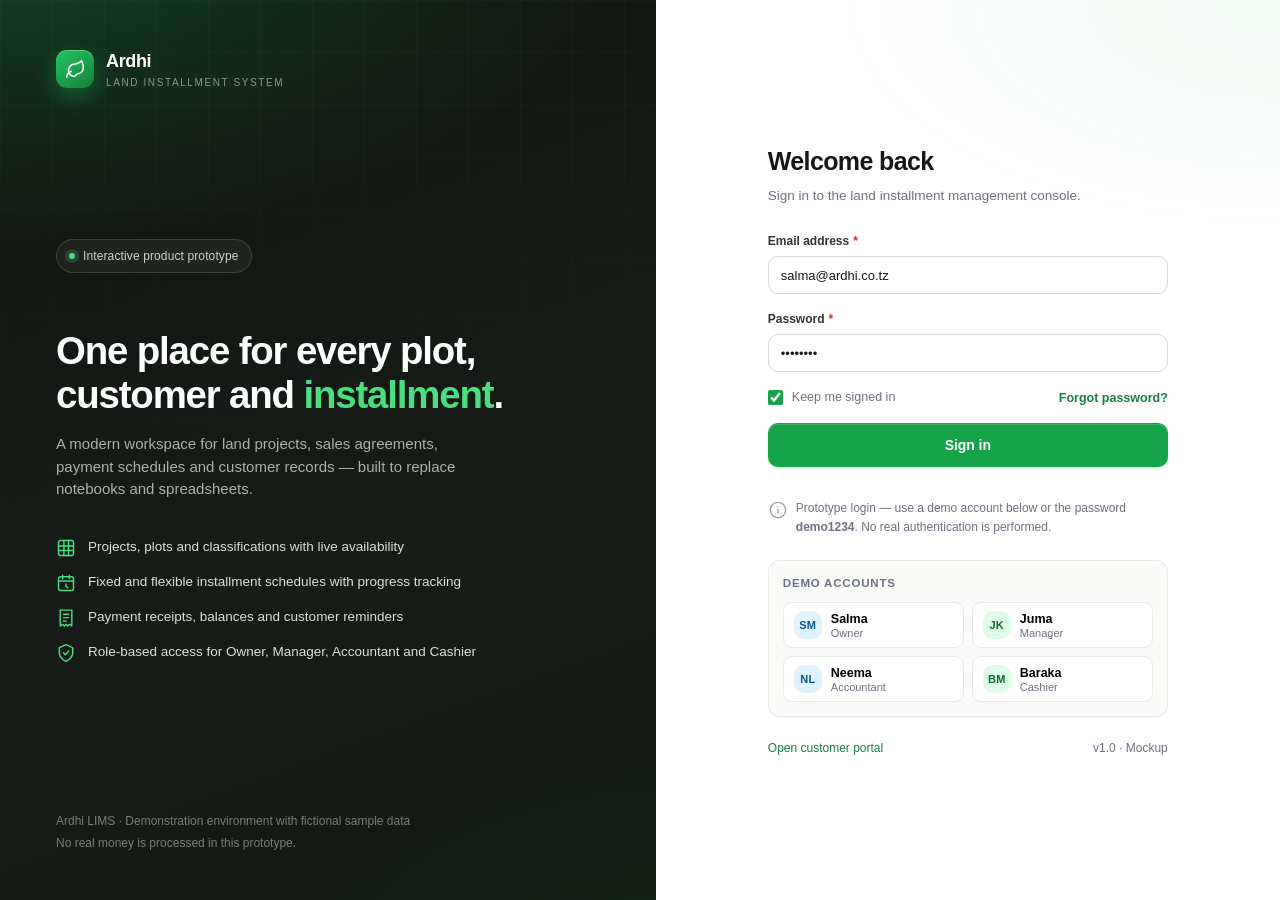
==== commit 1aac87f4: "Replace progress bars with charts and expand expenditure categories - Convert remaining progress vis" ====
--- a/index.html
+++ b/index.html
@@ -6,10 +6,11 @@
   <meta name="description" content="Ardhi LIMS — interactive frontend prototype of a Land Installment Management System." />
   <title>Ardhi LIMS — Land Installment Management System</title>
   <link rel="icon" href="data:image/svg+xml,%3Csvg xmlns='http://www.w3.org/2000/svg' viewBox='0 0 24 24'%3E%3Crect width='24' height='24' rx='6' fill='%2316A34A'/%3E%3Cpath d='M7 16.5 12 7l5 9.5' fill='none' stroke='white' stroke-width='2' stroke-linecap='round' stroke-linejoin='round'/%3E%3C/svg%3E" />
-  <link rel="stylesheet" href="css/style.css" />
-  <link rel="stylesheet" href="css/dashboard.css" />
-  <link rel="stylesheet" href="css/modules.css" />
-  <link rel="stylesheet" href="css/responsive.css" />
+  <link rel="stylesheet" href="css/style.css?v=20261125e" />
+  <link rel="stylesheet" href="css/dashboard.css?v=20261125e" />
+  <link rel="stylesheet" href="css/modules.css?v=20261125e" />
+  <link rel="stylesheet" href="css/responsive.css?v=20261125e" />
+  <link rel="stylesheet" href="css/refine.css?v=20261125e" />
 </head>
 <body>
 
@@ -18,7 +19,7 @@
     <div class="login-art">
       <div class="top">
         <div style="display:flex;align-items:center;gap:12px">
-          <div class="brand-mark" id="loginBrandMark"></div>
+          <div class="brand-mark" id="loginBrandMark" data-icon-mark="1"></div>
           <div>
             <div style="font-size:18px;font-weight:700;letter-spacing:-.02em">Ardhi</div>
             <div style="font-size:10px;letter-spacing:.16em;text-transform:uppercase;color:#8B978C">Land Installment System</div>
@@ -150,20 +151,23 @@
   <div class="toast-root" id="toastRoot" aria-live="polite"></div>
   <div id="printArea"></div>
 
-  <script src="js/icons.js"></script>
-  <script src="js/sample-data.js"></script>
-  <script src="js/store.js"></script>
-  <script src="js/ui.js"></script>
-  <script src="js/dashboard.js"></script>
-  <script src="js/land.js"></script>
-  <script src="js/customers.js"></script>
-  <script src="js/sales.js"></script>
-  <script src="js/installments.js"></script>
-  <script src="js/payments.js"></script>
-  <script src="js/notifications.js"></script>
-  <script src="js/reports.js"></script>
-  <script src="js/users.js"></script>
-  <script src="js/settings.js"></script>
-  <script src="js/app.js"></script>
+  <script src="js/icons.js?v=20261125e"></script>
+  <script src="js/sample-data.js?v=20261125e"></script>
+  <script src="js/store.js?v=20261125e"></script>
+  <script src="js/ui.js?v=20261125e"></script>
+  <script src="js/dashboard.js?v=20261125e"></script>
+  <script src="js/performance.js?v=20261125e"></script>
+  <script src="js/land.js?v=20261125e"></script>
+  <script src="js/customers.js?v=20261125e"></script>
+  <script src="js/sales.js?v=20261125e"></script>
+  <script src="js/installments.js?v=20261125e"></script>
+  <script src="js/payments.js?v=20261125e"></script>
+  <script src="js/expenditure.js?v=20261125e"></script>
+  <script src="js/financial.js?v=20261125e"></script>
+  <script src="js/notifications.js?v=20261125e"></script>
+  <script src="js/reports.js?v=20261125e"></script>
+  <script src="js/users.js?v=20261125e"></script>
+  <script src="js/settings.js?v=20261125e"></script>
+  <script src="js/app.js?v=20261125e"></script>
 </body>
 </html>
--- a/css/style.css
+++ b/css/style.css
@@ -648,16 +648,6 @@
 .empty-state h4 { font-size: 14px; color: var(--ink); font-weight: 620; margin-bottom: 3px; }
 .empty-state p { font-size: 12.5px; max-width: 360px; margin: 0 auto; }
 
-/* Progress */
-.progress { height: 6px; border-radius: 99px; background: #EDEFEC; overflow: hidden; width: 100%; }
-.progress > span { display: block; height: 100%; border-radius: 99px; background: var(--green); transition: width .4s ease; }
-.progress.thin { height: 4px; }
-.progress.amber > span { background: #F59E0B; }
-.progress.red > span { background: var(--red); }
-.progress-wrap { display: flex; align-items: center; gap: 10px; min-width: 132px; }
-.progress-wrap .val { font-size: 11.5px; color: var(--muted); font-variant-numeric: tabular-nums; min-width: 34px; text-align: right; }
-.progress-label { display: flex; justify-content: space-between; font-size: 11.5px; color: var(--muted); margin-bottom: 6px; }
-
 .ring { position: relative; display: inline-grid; place-items: center; }
 .ring svg { transform: rotate(-90deg); }
 .ring .ring-label { position: absolute; text-align: center; line-height: 1.15; }
--- a/css/modules.css
+++ b/css/modules.css
@@ -416,3 +416,32 @@
   .filter-bar .search-input { width: 100%; }
   .filter-bar .select { flex: 1; min-width: 0; }
 }
+
+/* ---------- consolidated financial report ---------- */
+.fin-bars { display: flex; align-items: flex-end; gap: 12px; height: 190px; padding: 6px 2px 0; }
+.fin-col { flex: 1; display: flex; flex-direction: column; align-items: center; gap: 8px; height: 100%; min-width: 0; }
+.fin-pair { flex: 1; display: flex; align-items: flex-end; justify-content: center; gap: 4px; width: 100%; min-height: 0; }
+.fin-bar { width: 36%; max-width: 22px; border-radius: 4px 4px 0 0; transition: opacity .15s ease; }
+.fin-bar:hover { opacity: .78; }
+.fin-bar.rev { background: var(--green); }
+.fin-bar.exp { background: var(--red); }
+.fin-lab { font-size: 10.5px; color: var(--muted); font-weight: 600; }
+.fin-legend { display: flex; gap: 16px; justify-content: center; margin-top: 10px; font-size: 11px; color: var(--muted); }
+.fin-legend span { display: inline-flex; align-items: center; gap: 6px; }
+.fin-legend i { width: 9px; height: 9px; border-radius: 2px; display: inline-block; }
+.fin-legend i.rev { background: var(--green); }
+.fin-legend i.exp { background: var(--red); }
+@media (max-width: 640px) {
+  .fin-bars { gap: 7px; height: 160px; }
+  .fin-bar { width: 42%; }
+}
+
+/* ---------- My Performance account scope ---------- */
+.perf-scope-card { margin-top: 16px; }
+.perf-scope { display: grid; grid-template-columns: 1.05fr 1fr; gap: 20px; }
+.perf-scope-lbl { font-size: 10.5px; font-weight: 700; letter-spacing: .06em; text-transform: uppercase; color: var(--muted); margin-bottom: 8px; }
+.perf-chips { display: flex; flex-wrap: wrap; gap: 6px; }
+.perf-limits { margin: 0; padding-left: 17px; display: grid; gap: 5px; font-size: 12px; color: var(--muted); }
+@media (max-width: 760px) {
+  .perf-scope { grid-template-columns: 1fr; gap: 14px; }
+}
--- a/css/refine.css
+++ b/css/refine.css
@@ -0,0 +1,435 @@
+/* ==========================================================================
+   Ardhi LIMS — visual refinement layer
+   Loaded last. Presentation-only polish: palette, copy and behaviour are
+   unchanged; this file only adjusts rhythm, surfaces and spacing.
+   ========================================================================== */
+
+:root {
+  --sidebar-w: 272px;
+  --ring-soft: 0 0 0 3px rgba(22, 163, 74, 0.12);
+  --shadow-soft: 0 1px 2px rgba(23, 23, 23, 0.04), 0 14px 34px -24px rgba(23, 23, 23, 0.28);
+  --shadow-lift: 0 2px 4px rgba(23, 23, 23, 0.05), 0 18px 36px -22px rgba(23, 23, 23, 0.25);
+}
+
+/* ---------- shell ---------- */
+.content { padding: 30px 32px 48px; }
+
+.topbar { box-shadow: 0 1px 0 rgba(23, 23, 23, 0.02); }
+.global-search { width: 320px; }
+
+.nav-group { margin-top: 16px; }
+.nav-item { font-size: 13px; border-radius: 10px; }
+.nav-item.active { box-shadow: inset 0 0 0 1px rgba(34, 197, 94, 0.2), 0 6px 16px -12px rgba(0, 0, 0, 0.55); }
+.sidebar-foot { background: rgba(255, 255, 255, 0.018); }
+
+.app-footer { background: linear-gradient(180deg, #FFFFFF, #FCFDFB); }
+
+/* ---------- page headers ---------- */
+.page-head-row { margin-bottom: 22px; }
+.page-head-row h2 { font-size: 23px; letter-spacing: -0.032em; }
+.page-head-row .sub { line-height: 1.55; }
+.welcome h2 { font-size: 24px; letter-spacing: -0.032em; }
+
+.section-head { margin: 28px 0 13px; }
+.section-head h3 { display: flex; align-items: center; gap: 9px; font-size: 15.5px; }
+.section-head h3::before {
+  content: ""; width: 3px; height: 15px; border-radius: 999px;
+  background: var(--green); flex: none;
+}
+
+/* ---------- surfaces ---------- */
+.card { box-shadow: var(--shadow-soft); transition: border-color .18s ease, box-shadow .18s ease; }
+.card-head {
+  padding: 17px 20px;
+  background: linear-gradient(180deg, #FCFDFB 0%, #FFFFFF 100%);
+}
+.card-head h3 { font-size: 15px; letter-spacing: -0.016em; }
+.card-body { padding: 20px; }
+
+.report-card { box-shadow: var(--shadow-soft); }
+.report-head { padding: 20px 22px; background: linear-gradient(180deg, #FCFDFB 0%, #FFFFFF 100%); }
+.report-body { padding: 22px; }
+
+.dash-hero { box-shadow: 0 26px 52px -34px rgba(15, 61, 36, 0.6); }
+.overdue-banner, .banner-role { box-shadow: var(--shadow-xs); }
+
+/* ---------- KPI cards ---------- */
+.stat-grid { gap: 16px; }
+.stat-card { transition: border-color .18s ease, box-shadow .18s ease, transform .18s ease; }
+.stat-card::after {
+  content: ""; position: absolute; left: 0; right: 0; top: 0; height: 2px;
+  background: linear-gradient(90deg, var(--green), rgba(22, 163, 74, 0));
+  opacity: 0; transition: opacity .18s ease;
+}
+.stat-card:hover { border-color: #D5DAD2; box-shadow: var(--shadow-lift); transform: translateY(-2px); }
+.stat-card:hover::after { opacity: 1; }
+.stat-card.accent::after { display: none; }
+
+.stat-card .sc-top { align-items: flex-start; }
+.stat-card .sc-label {
+  white-space: normal; line-height: 1.3; min-height: 2.6em; padding-right: 4px;
+  display: -webkit-box; -webkit-line-clamp: 2; -webkit-box-orient: vertical; overflow: hidden;
+}
+.stat-card .sc-value { margin-top: 8px; }
+.stat-card .sc-sub { line-height: 1.45; }
+
+/* ---------- compact stat cards ---------- */
+.mini-stats { gap: 14px; margin-bottom: 20px; }
+.mini-stat {
+  border-radius: 14px; padding: 15px 16px; box-shadow: var(--shadow-xs);
+  transition: border-color .16s ease, box-shadow .16s ease, transform .16s ease;
+  min-width: 0;
+}
+.mini-stat > div:last-child { min-width: 0; }
+.mini-stat:hover { border-color: #D5DAD2; box-shadow: var(--shadow-sm); transform: translateY(-1px); }
+.mini-stat .k { font-size: 10.5px; letter-spacing: .045em; line-height: 1.3; }
+.mini-stat .v { margin-top: 2px; }
+.mini-stat .ms-icon { box-shadow: inset 0 0 0 1px rgba(23, 23, 23, 0.035); }
+
+/* ---------- tables ---------- */
+table.data th { background: #F7F9F6; }
+table.data tbody tr:hover { background: #F8FAF7; }
+table.data td.num, table.data th.num { white-space: nowrap; }
+table.data td.mono, table.data .mono { white-space: nowrap; }
+table.data .cell-user .nm { white-space: nowrap; }
+#payTable th, #payTable td { padding-left: 12px; padding-right: 12px; }
+#payTable td { white-space: nowrap; }
+#planTable th, #planTable td { padding-left: 12px; padding-right: 12px; }
+#planTable td:nth-child(4) .t-sub,
+#planTable td:nth-child(7) { white-space: nowrap; }
+.table-foot { background: #FCFDFB; }
+
+/* ---------- charts (replace bar-style progress) ---------- */
+/* Horizontal bar chart — no track, baseline on the left, value on the right */
+.hbar-chart { display: grid; gap: 12px; }
+.hbar-row {
+  display: grid;
+  grid-template-columns: minmax(88px, 28%) minmax(0, 1fr) auto;
+  align-items: center; gap: 12px;
+  font-size: 12px;
+}
+.hbar-label { color: var(--ink); overflow: hidden; text-overflow: ellipsis; white-space: nowrap; }
+.hbar-plot { height: 14px; border-left: 1px solid #DADFD7; }
+.hbar-fill {
+  display: block; height: 100%; min-width: 2px;
+  border-radius: 2px 6px 6px 2px;
+  transform-origin: left center;
+  animation: bar-grow 0.6s cubic-bezier(0.22, 0.61, 0.36, 1) both;
+}
+.hbar-val { color: var(--ink); font-weight: 600; font-variant-numeric: tabular-nums; text-align: right; white-space: nowrap; }
+@keyframes bar-grow {
+  from { transform: scaleX(0.04); opacity: 0.55; }
+  to { transform: none; opacity: 1; }
+}
+@media (max-width: 560px) {
+  .hbar-row { grid-template-columns: minmax(72px, 40%) minmax(0, 1fr) auto; gap: 8px; font-size: 11px; }
+}
+
+.mini-donut {
+  --size: 34px;
+  --p: 0;
+  --donut-color: var(--green);
+  width: var(--size); height: var(--size); flex: none;
+  display: inline-grid; place-items: center; position: relative;
+  border-radius: 50%;
+  background: conic-gradient(var(--donut-color) calc(var(--p) * 1%), #E9ECE6 0);
+  animation: donut-in 0.4s ease both;
+}
+.mini-donut::before {
+  content: "";
+  position: absolute; inset: calc(var(--size) * 0.15);
+  border-radius: 50%; background: #fff;
+  box-shadow: inset 0 0 0 1px rgba(23, 23, 23, 0.035);
+}
+.mini-donut > span {
+  position: relative;
+  font-size: calc(var(--size) * 0.26); font-weight: 700;
+  letter-spacing: -0.03em; color: var(--ink);
+  font-variant-numeric: tabular-nums;
+}
+.mini-donut.amber { --donut-color: #F59E0B; }
+.mini-donut.red { --donut-color: var(--red); }
+.mini-donut.blue { --donut-color: var(--blue); }
+@keyframes donut-in {
+  from { transform: scale(0.92); opacity: 0.6; }
+  to { transform: none; opacity: 1; }
+}
+
+.parts-donut {
+  --size: 120px;
+  width: var(--size); height: var(--size); flex: none;
+  display: grid; place-items: center; position: relative;
+  border-radius: 50%;
+  animation: donut-in 0.4s ease both;
+}
+.parts-donut::before {
+  content: "";
+  position: absolute; inset: 15%; border-radius: 50%; background: #fff;
+  box-shadow: inset 0 0 0 1px rgba(23, 23, 23, 0.035);
+}
+.parts-donut .pd-center { position: relative; text-align: center; }
+.parts-donut .pd-center .v {
+  font-size: calc(var(--size) * 0.2); font-weight: 800; letter-spacing: -0.03em;
+  color: var(--ink); font-variant-numeric: tabular-nums; line-height: 1.1;
+}
+.parts-donut .pd-center .k {
+  font-size: 10px; text-transform: uppercase; letter-spacing: 0.07em;
+  color: var(--muted); margin-top: 2px;
+}
+.status-chart { display: flex; align-items: center; gap: 22px; flex-wrap: wrap; }
+.status-legend { flex: 1; min-width: 140px; display: grid; gap: 8px; font-size: 12px; }
+.status-legend .sl-row {
+  display: flex; align-items: center; justify-content: space-between; gap: 16px;
+  color: var(--muted);
+}
+.status-legend .sl-row strong { color: var(--ink); font-variant-numeric: tabular-nums; }
+.compo .status-legend { flex: 0 1 440px; }
+@media (max-width: 900px) {
+  .portal-body .grid-2 { grid-template-columns: 1fr; }
+  .status-chart { gap: 16px; }
+}
+
+.ratio-cell { display: flex; align-items: center; gap: 10px; min-height: 32px; }
+.ratio-cell .ratio-meta {
+  display: grid; gap: 1px;
+  font-size: 11px; color: var(--muted); line-height: 1.3; white-space: nowrap;
+}
+.ratio-cell .ratio-pct {
+  color: var(--ink); font-size: 11.5px; font-weight: 700;
+  font-variant-numeric: tabular-nums;
+}
+
+.stack-legend {
+  display: flex; flex-wrap: wrap; align-items: center;
+  gap: 6px 14px; font-size: 11px; color: var(--muted);
+}
+.stack-legend .lg { display: inline-flex; align-items: center; gap: 6px; white-space: nowrap; }
+.stack-legend .lg i, .lg-inline i {
+  width: 8px; height: 8px; border-radius: 3px; flex: none; display: inline-block;
+}
+.lg-inline { display: inline-flex; align-items: center; gap: 6px; }
+i.sold, i.paid { background: var(--green); }
+i.inst { background: var(--blue); }
+i.free, i.pending { background: #D6DAD4; }
+i.res, i.partial { background: #F59E0B; }
+i.out, i.empty { background: #D6DAD4; }
+i.free, i.pending, i.out, i.empty { box-shadow: inset 0 0 0 1px rgba(23, 23, 23, 0.12); }
+i.overdue { background: var(--red); }
+
+.compo-head {
+  display: flex; align-items: center; justify-content: space-between; gap: 10px;
+  font-size: 12px; color: var(--muted); margin-bottom: 7px;
+}
+.compo-head strong { color: var(--ink); font-weight: 700; font-variant-numeric: tabular-nums; }
+
+@media (prefers-reduced-motion: reduce) {
+  .hbar-fill, .cc-stack, .mini-donut, .parts-donut { animation: none; transition: none; }
+}
+
+/* project performance — stacked column chart */
+.col-chart {
+  display: grid;
+  grid-template-columns: 30px minmax(0, 1fr);
+  grid-template-rows: auto auto;
+  column-gap: 10px; row-gap: 8px;
+  margin: 2px 0 0;
+}
+.cc-axis {
+  grid-column: 1; grid-row: 1;
+  height: 168px; display: flex; flex-direction: column;
+  justify-content: space-between; align-items: flex-end;
+  font-size: 10.5px; color: var(--muted); font-variant-numeric: tabular-nums;
+}
+.cc-plot {
+  grid-column: 2; grid-row: 1;
+  position: relative; height: 168px;
+  border-bottom: 1px solid var(--line-soft);
+}
+.cc-grid {
+  position: absolute; inset: 0 0 1px 0;
+  display: flex; flex-direction: column; justify-content: space-between;
+  pointer-events: none;
+}
+.cc-grid span { border-top: 1px dashed #E7EAE4; }
+.cc-grid span:first-child { border-top: 0; }
+.cc-bars {
+  position: absolute; inset: 0;
+  display: flex; align-items: flex-end; justify-content: space-around;
+  gap: 10px; padding: 0 8px;
+}
+.cc-col {
+  flex: 1 1 0; max-width: 64px; height: 100%;
+  display: flex; align-items: flex-end; justify-content: center;
+}
+.cc-stack {
+  display: flex; flex-direction: column-reverse;
+  width: 100%; max-width: 46px;
+  border-radius: 3px 3px 0 0; overflow: hidden;
+  transform-origin: bottom center;
+  animation: col-grow 0.6s cubic-bezier(0.22, 0.61, 0.36, 1) both;
+}
+.cc-stack .seg { display: block; width: 100%; }
+.cc-stack .seg.sold { background: var(--green); }
+.cc-stack .seg.inst { background: var(--blue); }
+.cc-stack .seg.free { background: #D6DAD4; }
+.cc-stack .seg.res { background: #F59E0B; }
+.cc-col:hover .cc-stack { filter: brightness(0.96); }
+@keyframes col-grow {
+  from { transform: scaleY(0.05); opacity: 0.5; }
+  to { transform: none; opacity: 1; }
+}
+.cc-labels {
+  grid-column: 2; grid-row: 2;
+  display: flex; justify-content: space-around; gap: 10px; padding: 0 8px;
+}
+.cc-lab {
+  flex: 1 1 0; max-width: 64px;
+  display: grid; gap: 1px; text-align: center; font-size: 11px;
+}
+.cc-lab .code { color: var(--muted); font-weight: 600; letter-spacing: 0.02em; }
+.cc-lab .cc-pct { color: var(--green-700); font-weight: 700; font-variant-numeric: tabular-nums; }
+@media (max-width: 560px) {
+  .cc-axis, .cc-plot { height: 140px; }
+  .cc-labels .code { font-size: 10px; }
+}
+
+/* land take-up */
+.takeup-row {
+  display: flex; align-items: center; justify-content: space-between;
+  gap: 12px; padding: 2px 0;
+}
+.takeup-row .takeup-label { font-size: 11.5px; color: var(--muted); }
+
+.report-body .table-wrap {
+  border: 1px solid var(--line-soft);
+  border-radius: 12px;
+  background: #fff;
+}
+.report-table-print { font-size: 11.5px; }
+.report-table-print th { padding: 10px; font-size: 9.5px; background: #F7F9F6; }
+.report-table-print td { padding: 9px 10px; }
+.report-table-print .mono { white-space: nowrap; }
+.report-table-print th:first-child,
+.report-table-print td:first-child { white-space: nowrap; }
+.report-table-print tbody tr:hover { background: #F8FAF7; }
+.report-table-print tfoot td { background: #FBFCFA; }
+@media screen {
+  .report-table-print { min-width: 860px; }
+}
+
+/* report index stays visible while reading long tables */
+.reports-layout { grid-template-columns: 252px minmax(0, 1fr); gap: 20px; }
+.report-menu { box-shadow: var(--shadow-xs); position: sticky; top: calc(var(--topbar-h) + 18px); }
+.report-menu button { padding: 11px 15px; }
+.report-summary .rs {
+  background: linear-gradient(180deg, #FBFCFA, #F7F9F6);
+  border-color: var(--line);
+  transition: border-color .16s ease;
+}
+.report-summary .rs:hover { border-color: #D5DAD2; }
+.report-summary .rs .v { font-size: 18px; }
+
+/* ---------- forms, buttons, chips ---------- */
+.input, .select, .textarea { border-radius: 10px; }
+.input:hover, .select:hover, .textarea:hover { border-color: #C7CCC4; }
+.input:focus, .select:focus, .textarea:focus { box-shadow: var(--ring-soft); }
+.btn { border-radius: 10px; }
+.btn-sm { border-radius: 9px; }
+.btn-primary { box-shadow: 0 1px 2px rgba(22, 163, 74, 0.3), inset 0 1px 0 rgba(255, 255, 255, 0.16); }
+.btn-primary:hover { box-shadow: 0 8px 18px -10px rgba(22, 163, 74, 0.65), inset 0 1px 0 rgba(255, 255, 255, 0.16); }
+.btn-outline:hover { box-shadow: var(--shadow-xs); }
+.chip { border-radius: 999px; background: #F6F8F5; }
+.range-tabs, .segmented { border: 1px solid var(--line); background: #F6F8F5; }
+.range-tabs button.active, .segmented button.active { box-shadow: var(--shadow-xs), inset 0 0 0 1px var(--line-soft); }
+
+.filter-bar {
+  background: linear-gradient(180deg, #FCFDFB 0%, #FFFFFF 100%);
+  padding: 14px 16px;
+}
+.filter-count { font-weight: 550; }
+
+.notice { box-shadow: var(--shadow-xs); }
+.empty-state .icon-wrap { box-shadow: inset 0 0 0 1px var(--line-soft); }
+.demo-chip:hover { transform: translateY(-1px); }
+
+/* ---------- My performance ---------- */
+#perfPeriod { width: auto; min-width: 190px; flex: 0 0 auto; margin-left: auto; }
+#perfPeriod + .chip { display: none; }
+.perf-scope-card .card-body { padding: 20px 22px; }
+.perf-chips .chip { background: #F4F6F3; }
+
+/* ---------- login ---------- */
+.login-art .brand-mark { box-shadow: 0 8px 22px rgba(22, 163, 74, 0.45), inset 0 1px 0 rgba(255, 255, 255, 0.28); }
+.login-box h1 { font-size: 25px; letter-spacing: -0.025em; }
+.demo-accounts { box-shadow: var(--shadow-xs); }
+
+/* ---------- responsive ---------- */
+@media (max-width: 1200px) {
+  .report-menu { position: static; }
+}
+
+@media (max-width: 760px) {
+  .content { padding: 20px 14px 32px; }
+  .stat-card .sc-label { min-height: 2.6em; }
+  .mini-stats { gap: 10px; }
+  .mini-stat { padding: 12px; gap: 9px; }
+  .mini-stat .ms-icon { width: 30px; height: 30px; border-radius: 8px; }
+  .mini-stat .ms-icon .icon { width: 15px; height: 15px; }
+  .mini-stat .k { font-size: 9.5px; letter-spacing: .04em; }
+  .mini-stat .v { font-size: 15px; }
+  .mini-stat .small { font-size: 10.5px; line-height: 1.35; display: block; }
+  .card-head, .card-body, .report-head, .report-body { padding-left: 14px; padding-right: 14px; }
+  .report-summary .rs { padding: 11px 12px; }
+  .report-summary .rs .v { font-size: 16px; }
+  #perfPeriod { width: 100%; min-width: 0; flex: 1 1 100%; }
+  /* keep dense tables readable; the wrapper scrolls horizontally */
+  #customerTable, #expTable, #userTable, #noteTable, #plotTable { min-width: 980px; }
+  #saleTable, #planTable { min-width: 960px; }
+  #payTable { min-width: 1060px; }
+}
+
+@media (max-width: 520px) {
+  .page-head-row h2 { font-size: 19px; }
+  .section-head h3 { font-size: 14.5px; }
+  .stat-card .sc-label { font-size: 11px; }
+  .stat-card .sc-value { font-size: 20px; }
+  .stat-card .sc-sub { font-size: 11px; }
+  .report-table-print { min-width: 720px; }
+}
+
+@media (max-width: 600px) {
+  .filter-bar { gap: 8px; padding: 12px 14px; }
+  .filter-bar .select { flex: 1 1 100%; width: 100%; min-width: 0; }
+  .filter-bar .input { flex: 1 1 120px; width: auto; min-width: 0; }
+  .filter-bar .spacer { display: none; }
+  .filter-count { flex: 1 1 100%; text-align: right; }
+}
+
+/* ---------- wide report tables ----------
+   Below wide desktop the report index becomes a horizontal strip so the
+   data table can use the full content width instead of wrapping names. */
+@media (max-width: 1440px) {
+  .reports-layout { grid-template-columns: 1fr; gap: 16px; }
+  .report-menu {
+    display: flex; overflow-x: auto; position: static;
+    scrollbar-width: thin; padding: 0 4px;
+  }
+  .report-menu .rm-head, .report-menu .rm-note { display: none; }
+  .report-menu button {
+    flex: 0 0 auto; width: auto; border-left: 0;
+    border-bottom: 2px solid transparent; border-radius: 0;
+    padding: 11px 13px; white-space: nowrap;
+  }
+  .report-menu button.active { border-bottom-color: var(--green); }
+}
+
+/* printed reports stay compact on A4 */
+@media print {
+  .report-table-print { min-width: 0; font-size: 9.5px; }
+  .report-table-print th, .report-table-print td { padding: 4px 5px; }
+  .report-table-print th:first-child,
+  .report-table-print td:first-child,
+  .report-table-print .mono { white-space: normal; }
+  .report-body, .report-head { padding: 0; }
+  .report-summary .rs { background: #fff; }
+}
